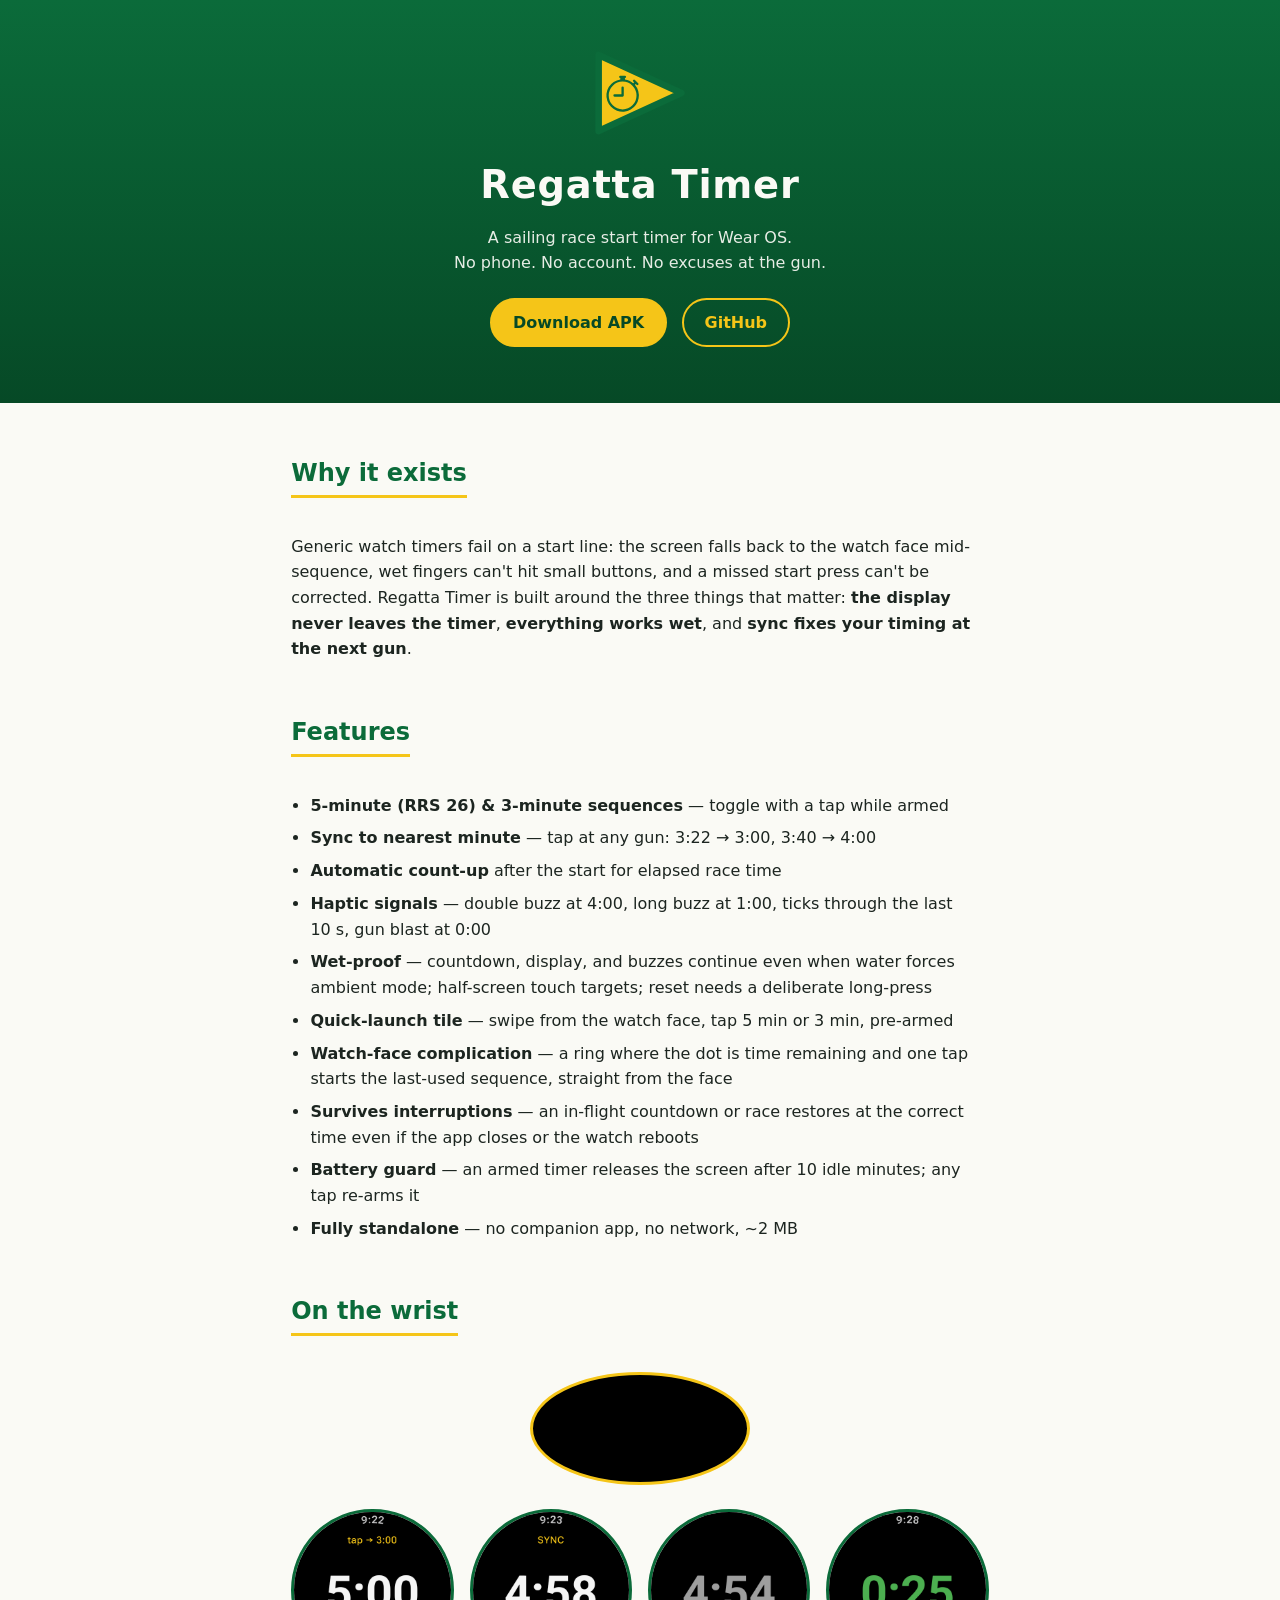
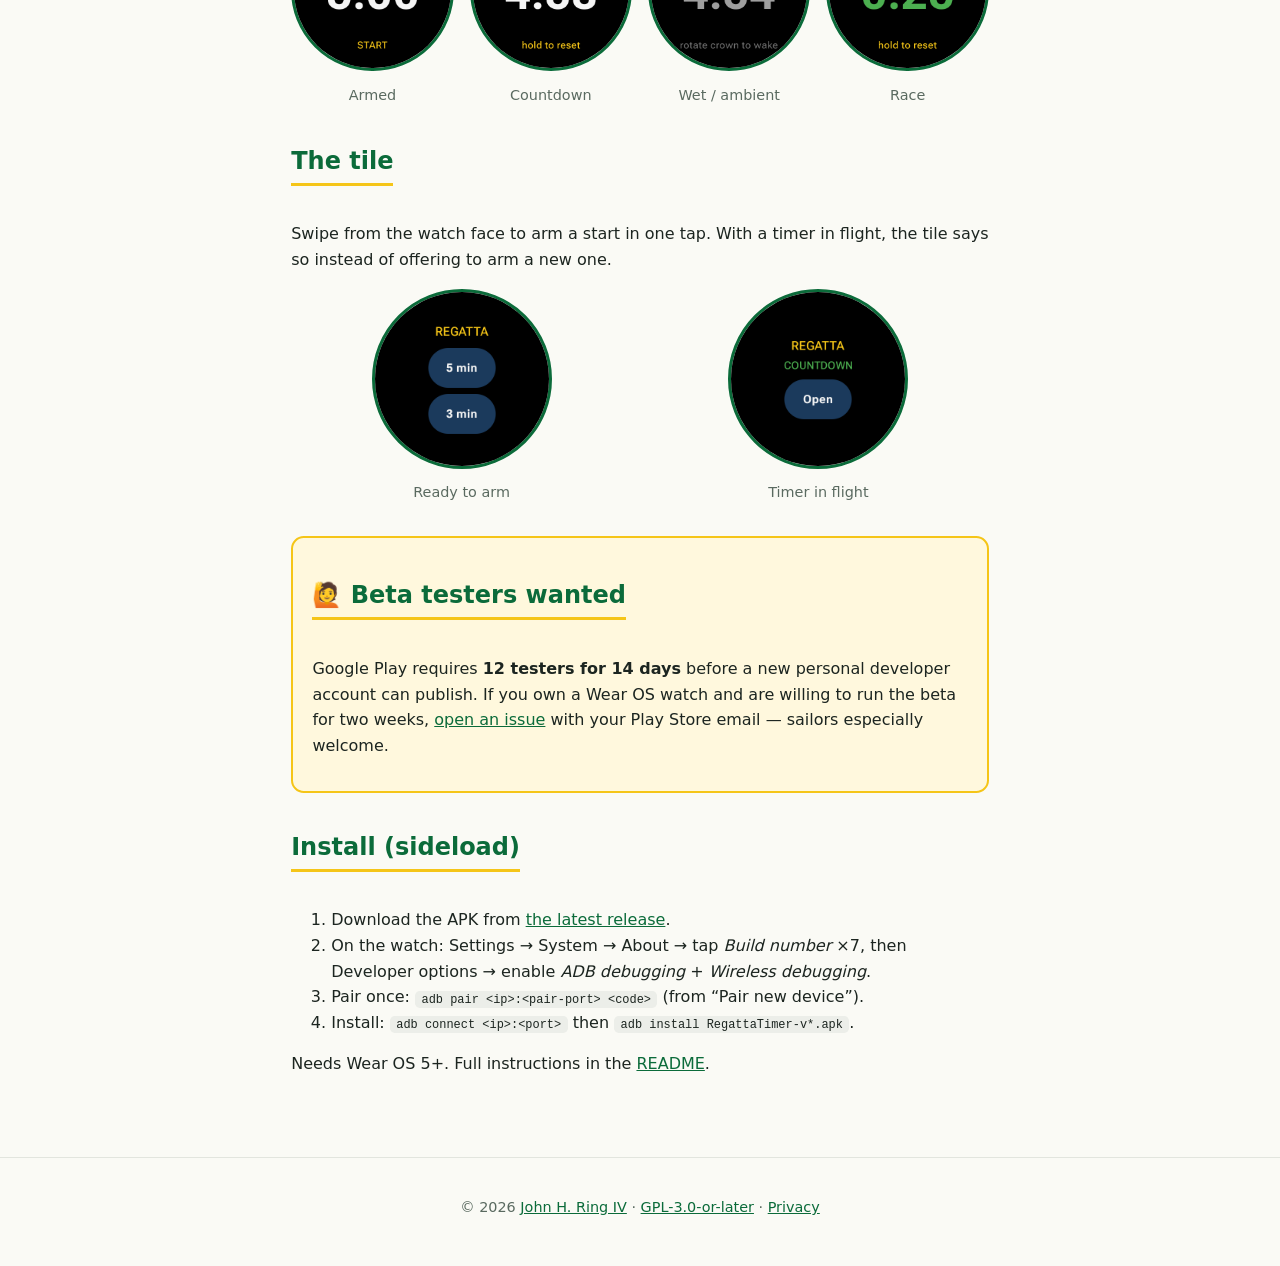
==== docs/index.html @ c835ed03 "Complication round 2: last-used mode, mode label, timely gun guard - Armed complication shows "5m"/"" ====
<!doctype html>
<html lang="en">
<head>
  <meta charset="utf-8">
  <meta name="viewport" content="width=device-width, initial-scale=1">
  <title>Regatta Timer — race start timer for Wear OS</title>
  <meta name="description" content="Standalone sailing race start timer for Wear OS. 5 and 3 minute sequences, sync to the gun, haptic signals, works wet. No phone required.">
  <meta property="og:type" content="website">
  <meta property="og:title" content="Regatta Timer — race start timer for Wear OS">
  <meta property="og:description" content="Standalone sailing race start timer for Wear OS. 5 and 3 minute sequences, sync to the gun, haptic signals, works wet. No phone required.">
  <meta property="og:url" content="https://regatta-timer.johnhringiv.com/">
  <meta property="og:image" content="https://regatta-timer.johnhringiv.com/og-image.png">
  <meta property="og:image:width" content="1200">
  <meta property="og:image:height" content="630">
  <meta name="twitter:card" content="summary_large_image">
  <link rel="icon" type="image/svg+xml" href="logo.svg">
  <link rel="stylesheet" href="style.css">
</head>
<body>
  <header>
    <img src="logo.svg" alt="" width="96" height="90">
    <h1>Regatta Timer</h1>
    <p class="tagline">A sailing race start timer for Wear OS.<br>No phone. No account. No excuses at the gun.</p>
    <p>
      <a class="btn primary" href="https://github.com/johnhringiv/regatta-timer/releases/latest">Download APK</a>
      <a class="btn" href="https://github.com/johnhringiv/regatta-timer">GitHub</a>
    </p>
  </header>

  <main>
    <section>
      <h2>Why it exists</h2>
      <p>Generic watch timers fail on a start line: the screen falls back to the watch face mid-sequence, wet fingers can't hit small buttons, and a missed start press can't be corrected. Regatta Timer is built around the three things that matter: <strong>the display never leaves the timer</strong>, <strong>everything works wet</strong>, and <strong>sync fixes your timing at the next gun</strong>.</p>
    </section>

    <section>
      <h2>Features</h2>
      <ul class="features">
        <li><strong>5-minute (RRS 26) &amp; 3-minute sequences</strong> — toggle with a tap while armed</li>
        <li><strong>Sync to nearest minute</strong> — tap at any gun: 3:22 → 3:00, 3:40 → 4:00</li>
        <li><strong>Automatic count-up</strong> after the start for elapsed race time</li>
        <li><strong>Haptic signals</strong> — double buzz at 4:00, long buzz at 1:00, ticks through the last 10&nbsp;s, gun blast at 0:00</li>
        <li><strong>Wet-proof</strong> — countdown, display, and buzzes continue even when water forces ambient mode; half-screen touch targets; reset needs a deliberate long-press</li>
        <li><strong>Quick-launch tile</strong> — swipe from the watch face, tap 5&nbsp;min or 3&nbsp;min, pre-armed</li>
        <li><strong>Watch-face complication</strong> — a ring where the dot is time remaining and one tap starts the last-used sequence, straight from the face</li>
        <li><strong>Survives interruptions</strong> — an in-flight countdown or race restores at the correct time even if the app closes or the watch reboots</li>
        <li><strong>Battery guard</strong> — an armed timer releases the screen after 10 idle minutes; any tap re-arms it</li>
        <li><strong>Fully standalone</strong> — no companion app, no network, ~2&nbsp;MB</li>
      </ul>
    </section>

    <section>
      <h2>On the wrist</h2>
      <p class="demo">
        <video src="demo.mp4" width="240" autoplay loop muted playsinline
          aria-label="The final seconds: amber countdown, the gun, automatic green count-up"></video>
      </p>
      <div class="shots">
        <figure><img src="screenshots/armed.png" alt="Armed at 5:00"><figcaption>Armed</figcaption></figure>
        <figure><img src="screenshots/countdown.png" alt="Counting down"><figcaption>Countdown</figcaption></figure>
        <figure><img src="screenshots/ambient.png" alt="Live countdown continues in ambient mode when wet"><figcaption>Wet / ambient</figcaption></figure>
        <figure><img src="screenshots/countup.png" alt="Race count-up"><figcaption>Race</figcaption></figure>
      </div>
    </section>

    <section>
      <h2>The tile</h2>
      <p>Swipe from the watch face to arm a start in one tap. With a timer in flight, the tile says so instead of offering to arm a new one.</p>
      <div class="shots">
        <figure><img src="screenshots/tile_armed.png" alt="Tile ready to arm 5 or 3 minute start"><figcaption>Ready to arm</figcaption></figure>
        <figure><img src="screenshots/tile_running.png" alt="Tile showing a countdown is in flight"><figcaption>Timer in flight</figcaption></figure>
      </div>
    </section>

    <section id="beta">
      <h2>🙋 Beta testers wanted</h2>
      <p>Google Play requires <strong>12 testers for 14 days</strong> before a new personal developer account can publish. If you own a Wear&nbsp;OS watch and are willing to run the beta for two weeks, <a href="https://github.com/johnhringiv/regatta-timer/issues/new?title=Beta+tester">open an issue</a> with your Play Store email — sailors especially welcome.</p>
    </section>

    <section>
      <h2>Install (sideload)</h2>
      <ol>
        <li>Download the APK from <a href="https://github.com/johnhringiv/regatta-timer/releases/latest">the latest release</a>.</li>
        <li>On the watch: Settings → System → About → tap <em>Build number</em> ×7, then Developer options → enable <em>ADB debugging</em> + <em>Wireless debugging</em>.</li>
        <li>Pair once: <code>adb pair &lt;ip&gt;:&lt;pair-port&gt; &lt;code&gt;</code> (from “Pair new device”).</li>
        <li>Install: <code>adb connect &lt;ip&gt;:&lt;port&gt;</code> then <code>adb install RegattaTimer-v*.apk</code>.</li>
      </ol>
      <p>Needs Wear OS 5+. Full instructions in the <a href="https://github.com/johnhringiv/regatta-timer#install-sideload">README</a>.</p>
    </section>
  </main>

  <footer>
    <p>© 2026 <a href="https://johnhringiv.com">John H. Ring IV</a> · <a href="https://github.com/johnhringiv/regatta-timer/blob/main/LICENSE">GPL-3.0-or-later</a> · <a href="privacy.html">Privacy</a></p>
  </footer>
</body>
</html>
---- docs/style.css ----
/* Regatta Timer landing page — vanilla CSS, gold/green burgee palette */
:root {
  --gold: #f5c518;
  --green: #0b6b3a;
  --green-dark: #064926;
  --ink: #1c2520;
  --paper: #fafaf5;
  --muted: #5a6a60;
}

* { box-sizing: border-box; }

body {
  margin: 0;
  font-family: system-ui, -apple-system, "Segoe UI", Roboto, sans-serif;
  line-height: 1.6;
  color: var(--ink);
  background: var(--paper);
}

header {
  text-align: center;
  padding: 3rem 1rem 2.5rem;
  background: linear-gradient(180deg, var(--green) 0%, var(--green-dark) 100%);
  color: var(--paper);
}

header h1 {
  margin: 0.5rem 0 0;
  font-size: 2.4rem;
  letter-spacing: 0.02em;
}

.tagline { margin: 0.6rem 0 1.4rem; opacity: 0.92; }

.btn {
  display: inline-block;
  margin: 0 0.3rem;
  padding: 0.6rem 1.3rem;
  border: 2px solid var(--gold);
  border-radius: 2rem;
  color: var(--gold);
  text-decoration: none;
  font-weight: 600;
}

.btn.primary { background: var(--gold); color: var(--green-dark); }
.btn:hover { filter: brightness(1.08); }

main {
  max-width: 46rem;
  margin: 0 auto;
  padding: 1rem 1.2rem 2rem;
}

h2 {
  color: var(--green);
  margin-top: 2.2rem;
  border-bottom: 3px solid var(--gold);
  display: inline-block;
  padding-bottom: 0.15rem;
}

.features { padding-left: 1.2rem; }
.features li { margin: 0.45rem 0; }

.shots {
  display: grid;
  grid-template-columns: repeat(auto-fit, minmax(140px, 1fr));
  gap: 1rem;
}

.shots figure { margin: 0; text-align: center; }

.shots img {
  width: 100%;
  max-width: 180px;
  border-radius: 50%;
  border: 3px solid var(--green);
  background: #000;
}

.shots figcaption { color: var(--muted); font-size: 0.9rem; margin-top: 0.3rem; }

.demo { text-align: center; }

.demo video {
  width: 220px;
  max-width: 60%;
  border-radius: 50%;
  border: 3px solid var(--gold);
  background: #000;
}

#beta {
  background: #fff8dd;
  border: 2px solid var(--gold);
  border-radius: 0.8rem;
  padding: 0.2rem 1.2rem 1rem;
  margin-top: 2rem;
}

code {
  background: #eceee9;
  padding: 0.1rem 0.4rem;
  border-radius: 0.3rem;
  font-size: 0.92em;
}

a { color: var(--green); }

footer {
  text-align: center;
  color: var(--muted);
  font-size: 0.9rem;
  padding: 1.5rem 1rem 2rem;
  border-top: 1px solid #e2e5de;
  margin-top: 2rem;
}

@media (prefers-color-scheme: dark) {
  :root {
    --ink: #e8ece8;
    --paper: #121714;
    --muted: #9aa79e;
  }
  code { background: #223028; }
  #beta { background: #22301f; }
  a { color: var(--gold); }
  h2 { color: var(--gold); border-color: var(--green); }
}
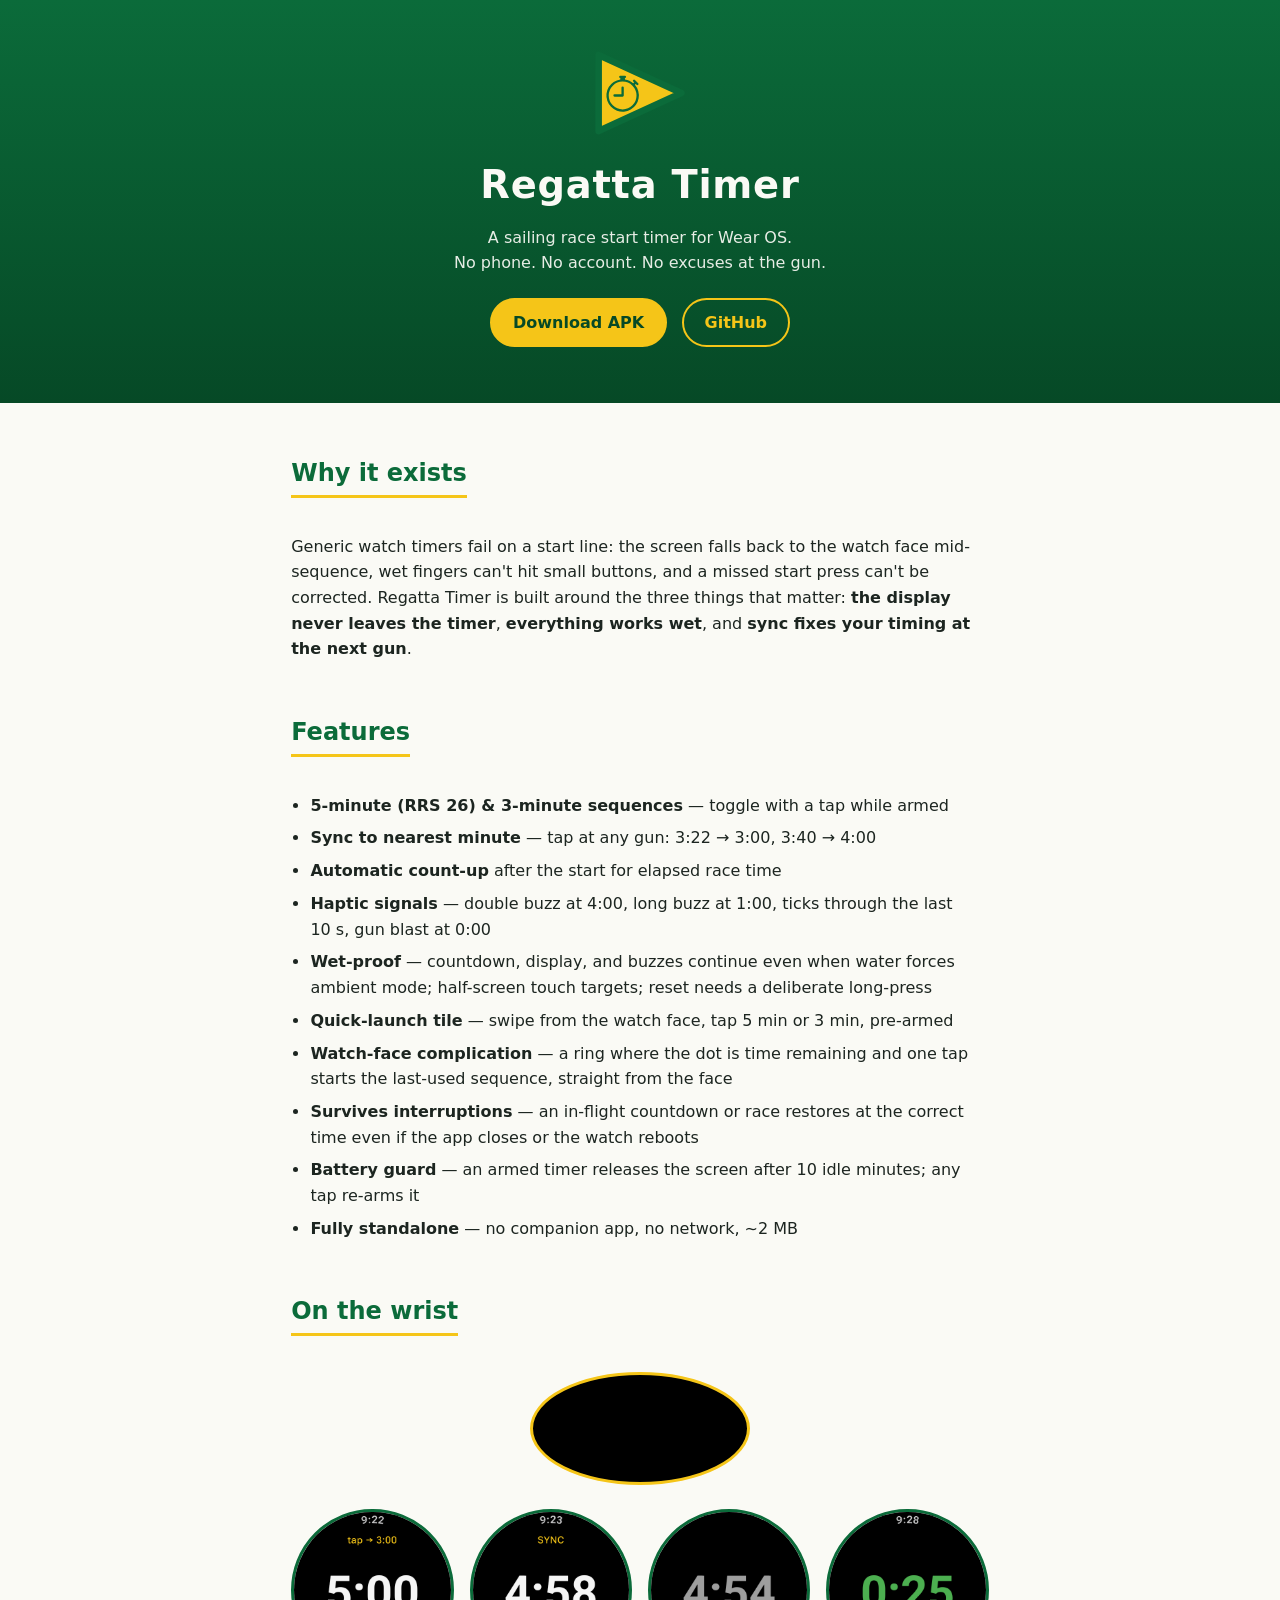
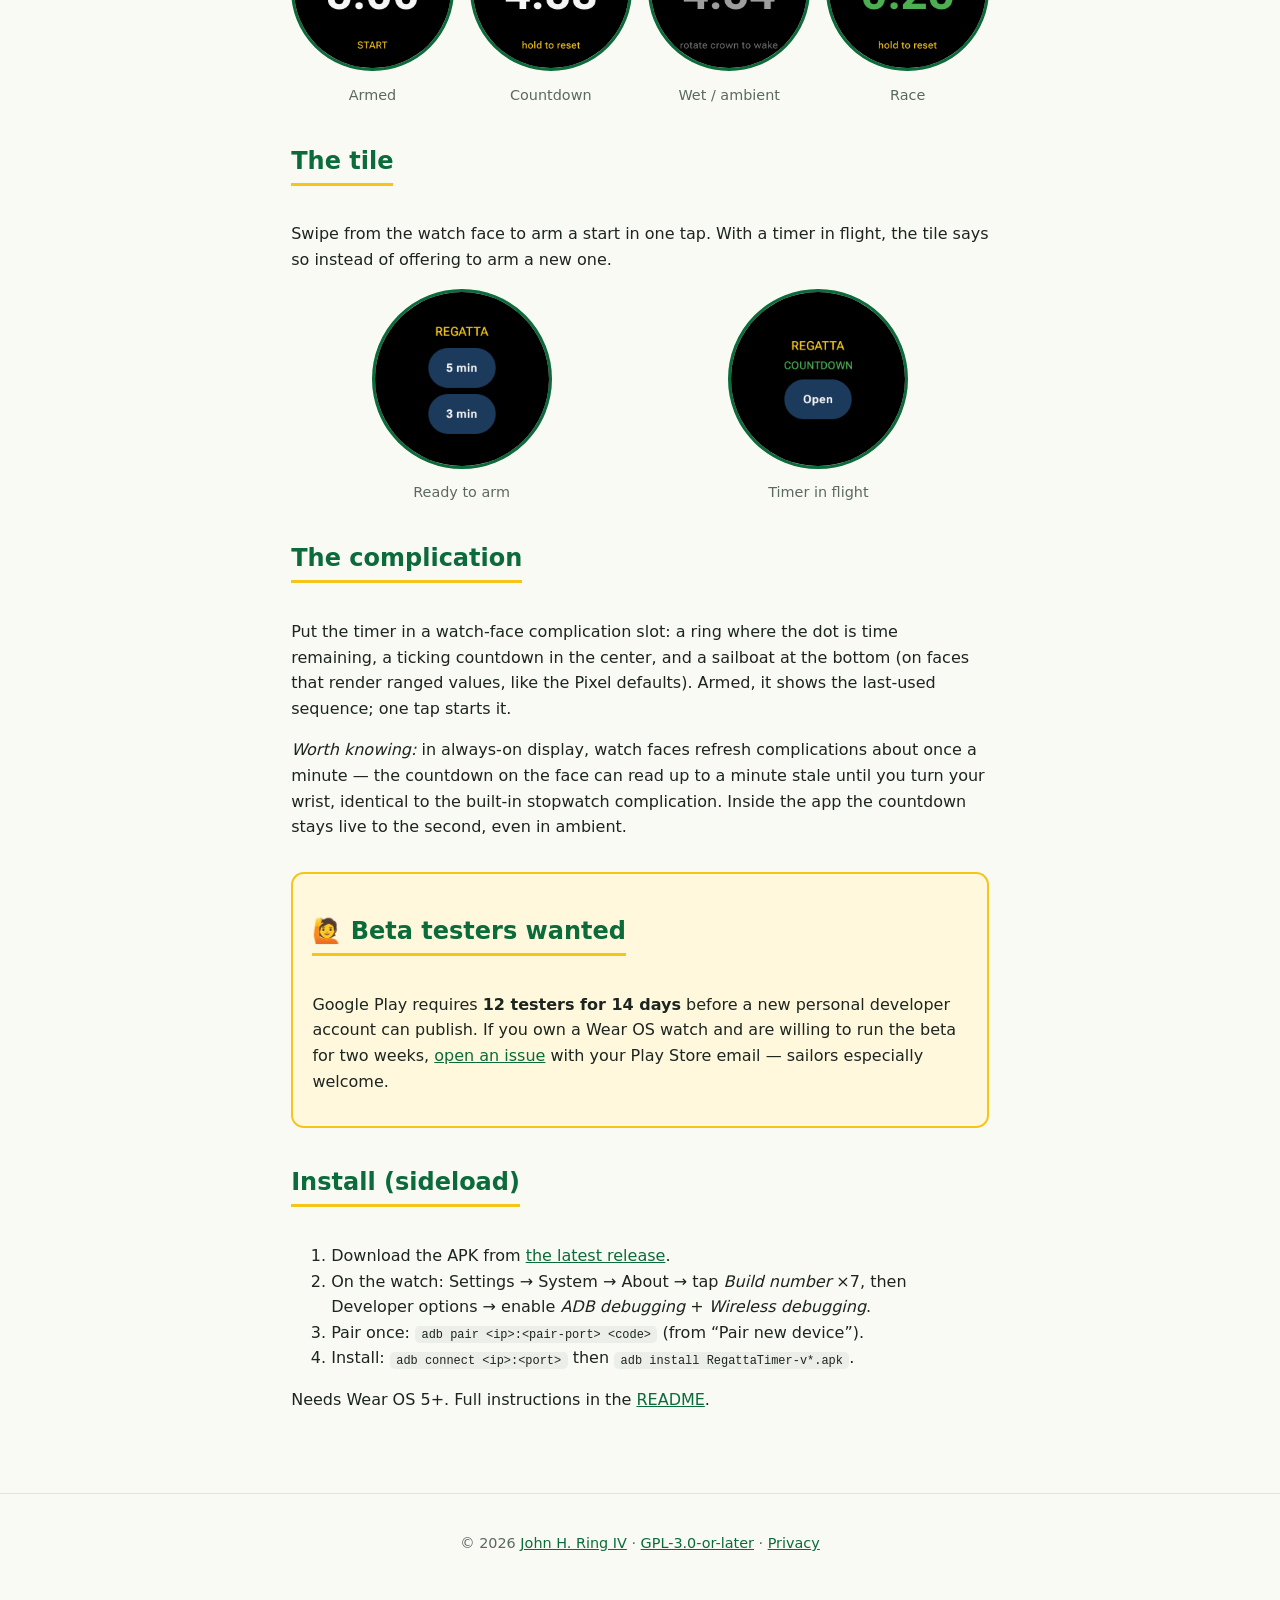
==== commit 84f9af55: "Docs: complication sections with upfront ambient-staleness note Co-Authored-By: Claude Fable 5 <nore" ====
--- a/docs/index.html
+++ b/docs/index.html
@@ -72,6 +72,12 @@
       </div>
     </section>
 
+    <section>
+      <h2>The complication</h2>
+      <p>Put the timer in a watch-face complication slot: a ring where the dot is time remaining, a ticking countdown in the center, and a sailboat at the bottom (on faces that render ranged values, like the Pixel defaults). Armed, it shows the last-used sequence; one tap starts it.</p>
+      <p><em>Worth knowing:</em> in always-on display, watch faces refresh complications about once a minute — the countdown on the face can read up to a minute stale until you turn your wrist, identical to the built-in stopwatch complication. Inside the app the countdown stays live to the second, even in ambient.</p>
+    </section>
+
     <section id="beta">
       <h2>🙋 Beta testers wanted</h2>
       <p>Google Play requires <strong>12 testers for 14 days</strong> before a new personal developer account can publish. If you own a Wear&nbsp;OS watch and are willing to run the beta for two weeks, <a href="https://github.com/johnhringiv/regatta-timer/issues/new?title=Beta+tester">open an issue</a> with your Play Store email — sailors especially welcome.</p>
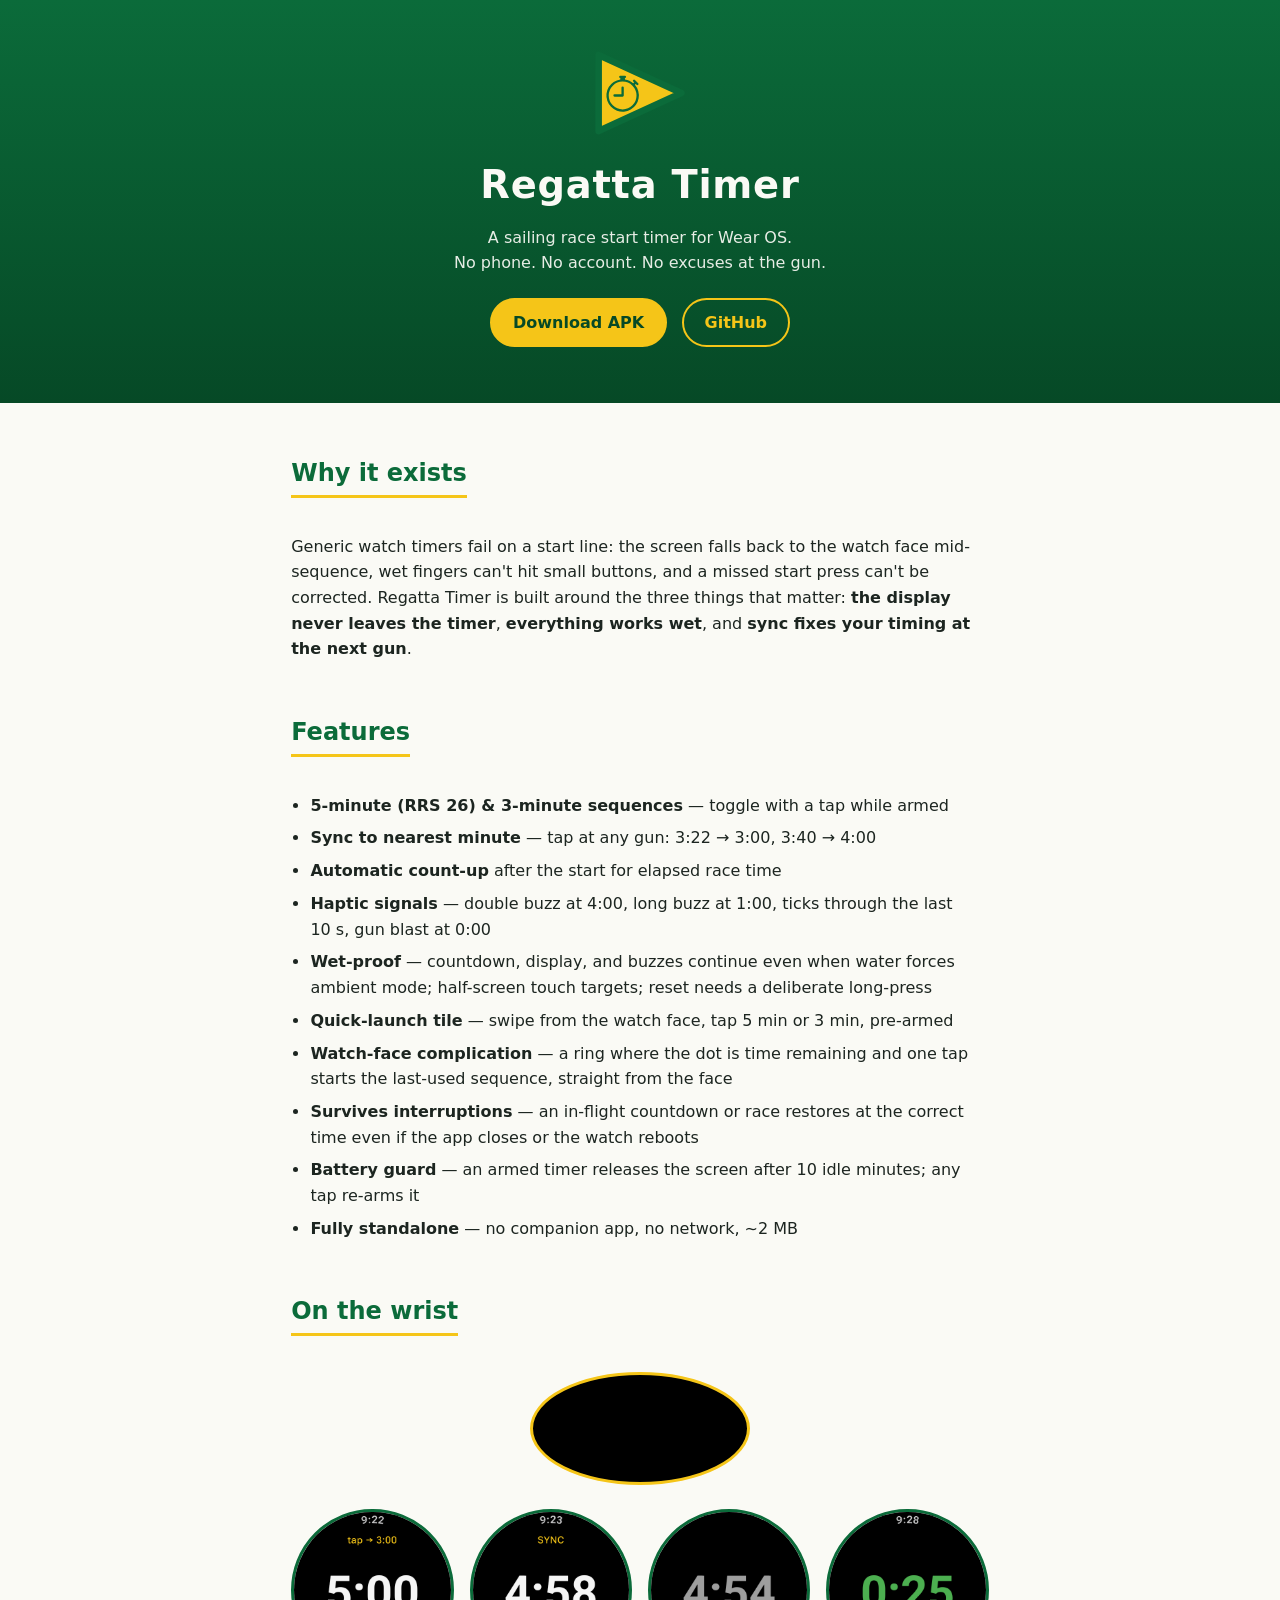
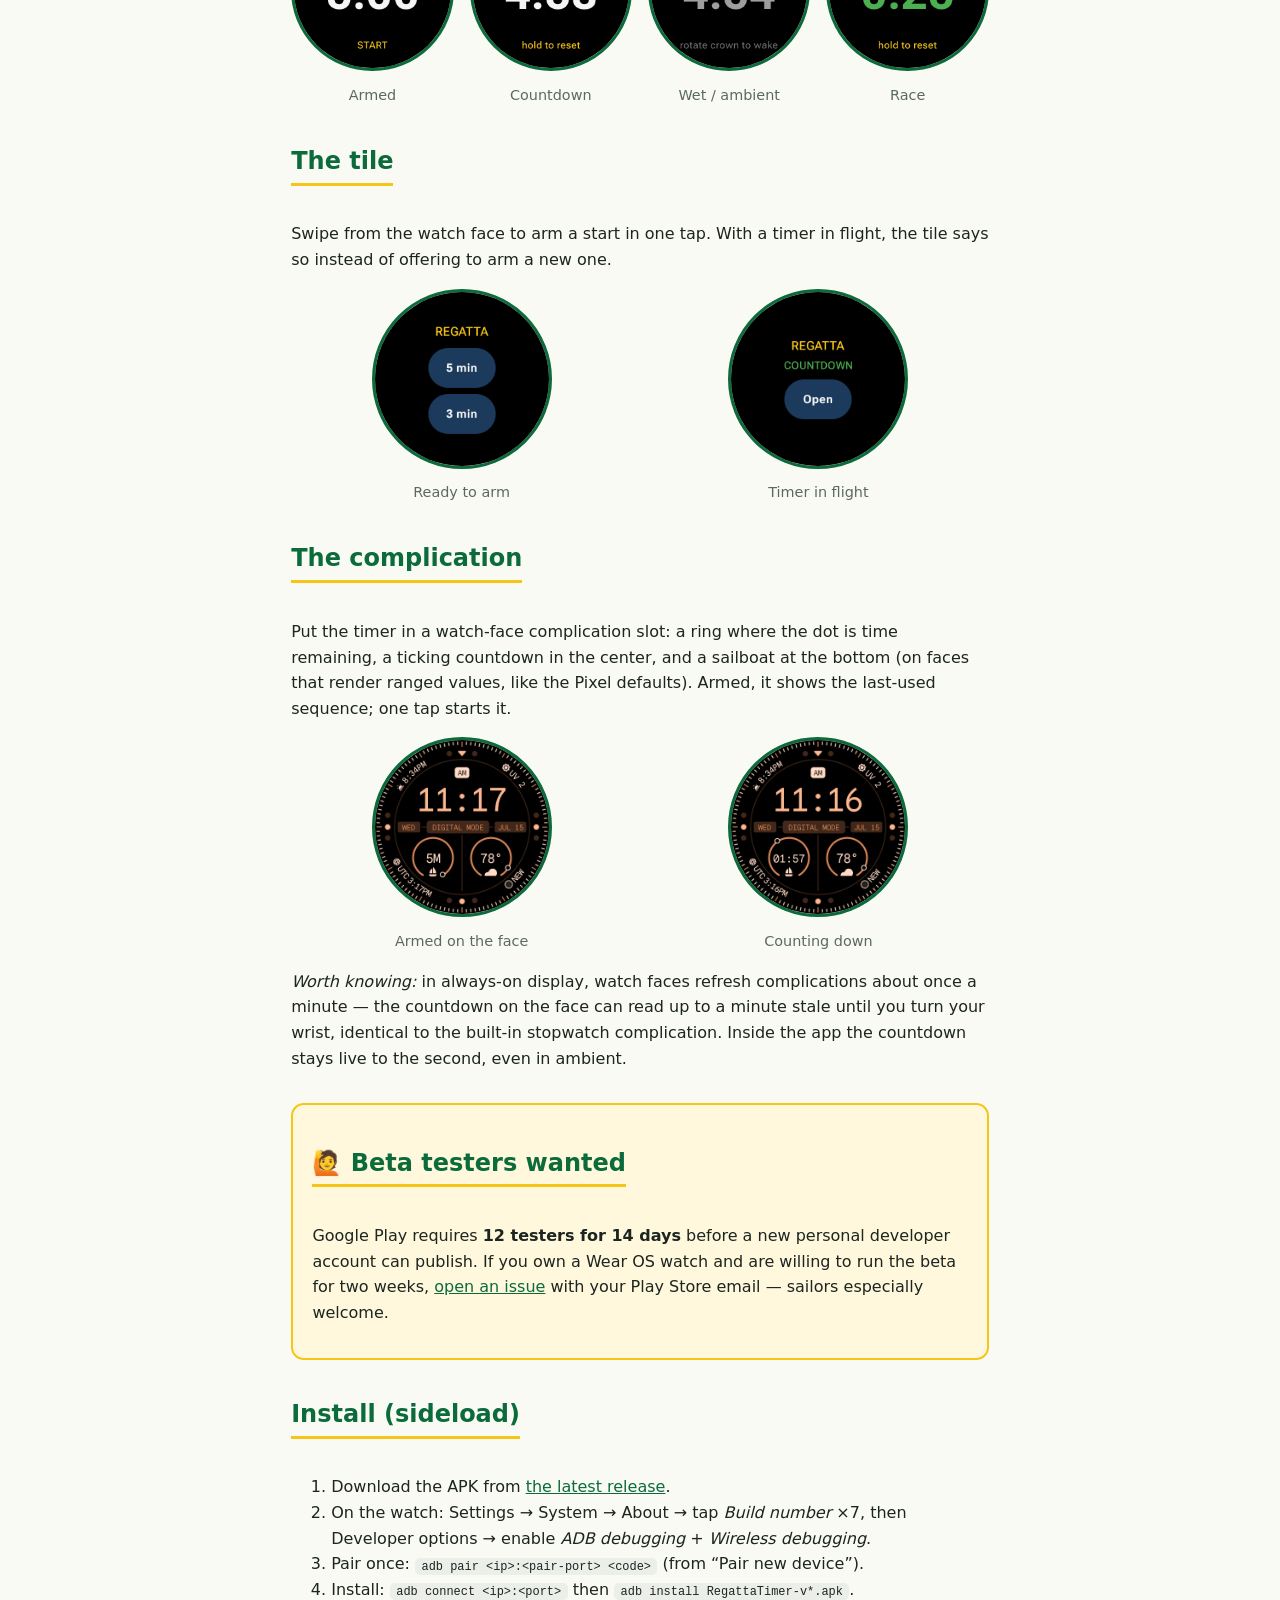
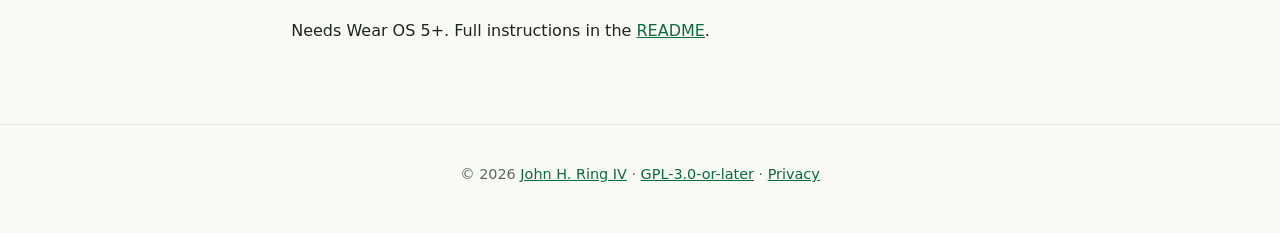
==== commit 1bd3c825: "Weather-style dot: TYPE_RATING hint on all ranged data; face screenshots setValueType(TYPE_RATING) t" ====
--- a/docs/index.html
+++ b/docs/index.html
@@ -75,6 +75,10 @@
     <section>
       <h2>The complication</h2>
       <p>Put the timer in a watch-face complication slot: a ring where the dot is time remaining, a ticking countdown in the center, and a sailboat at the bottom (on faces that render ranged values, like the Pixel defaults). Armed, it shows the last-used sequence; one tap starts it.</p>
+      <div class="shots">
+        <figure><img src="screenshots/complication_armed.png" alt="Watch face with the complication armed, showing 5M"><figcaption>Armed on the face</figcaption></figure>
+        <figure><img src="screenshots/complication_countdown.png" alt="Watch face with the complication counting down, dot at time remaining"><figcaption>Counting down</figcaption></figure>
+      </div>
       <p><em>Worth knowing:</em> in always-on display, watch faces refresh complications about once a minute — the countdown on the face can read up to a minute stale until you turn your wrist, identical to the built-in stopwatch complication. Inside the app the countdown stays live to the second, even in ambient.</p>
     </section>
 
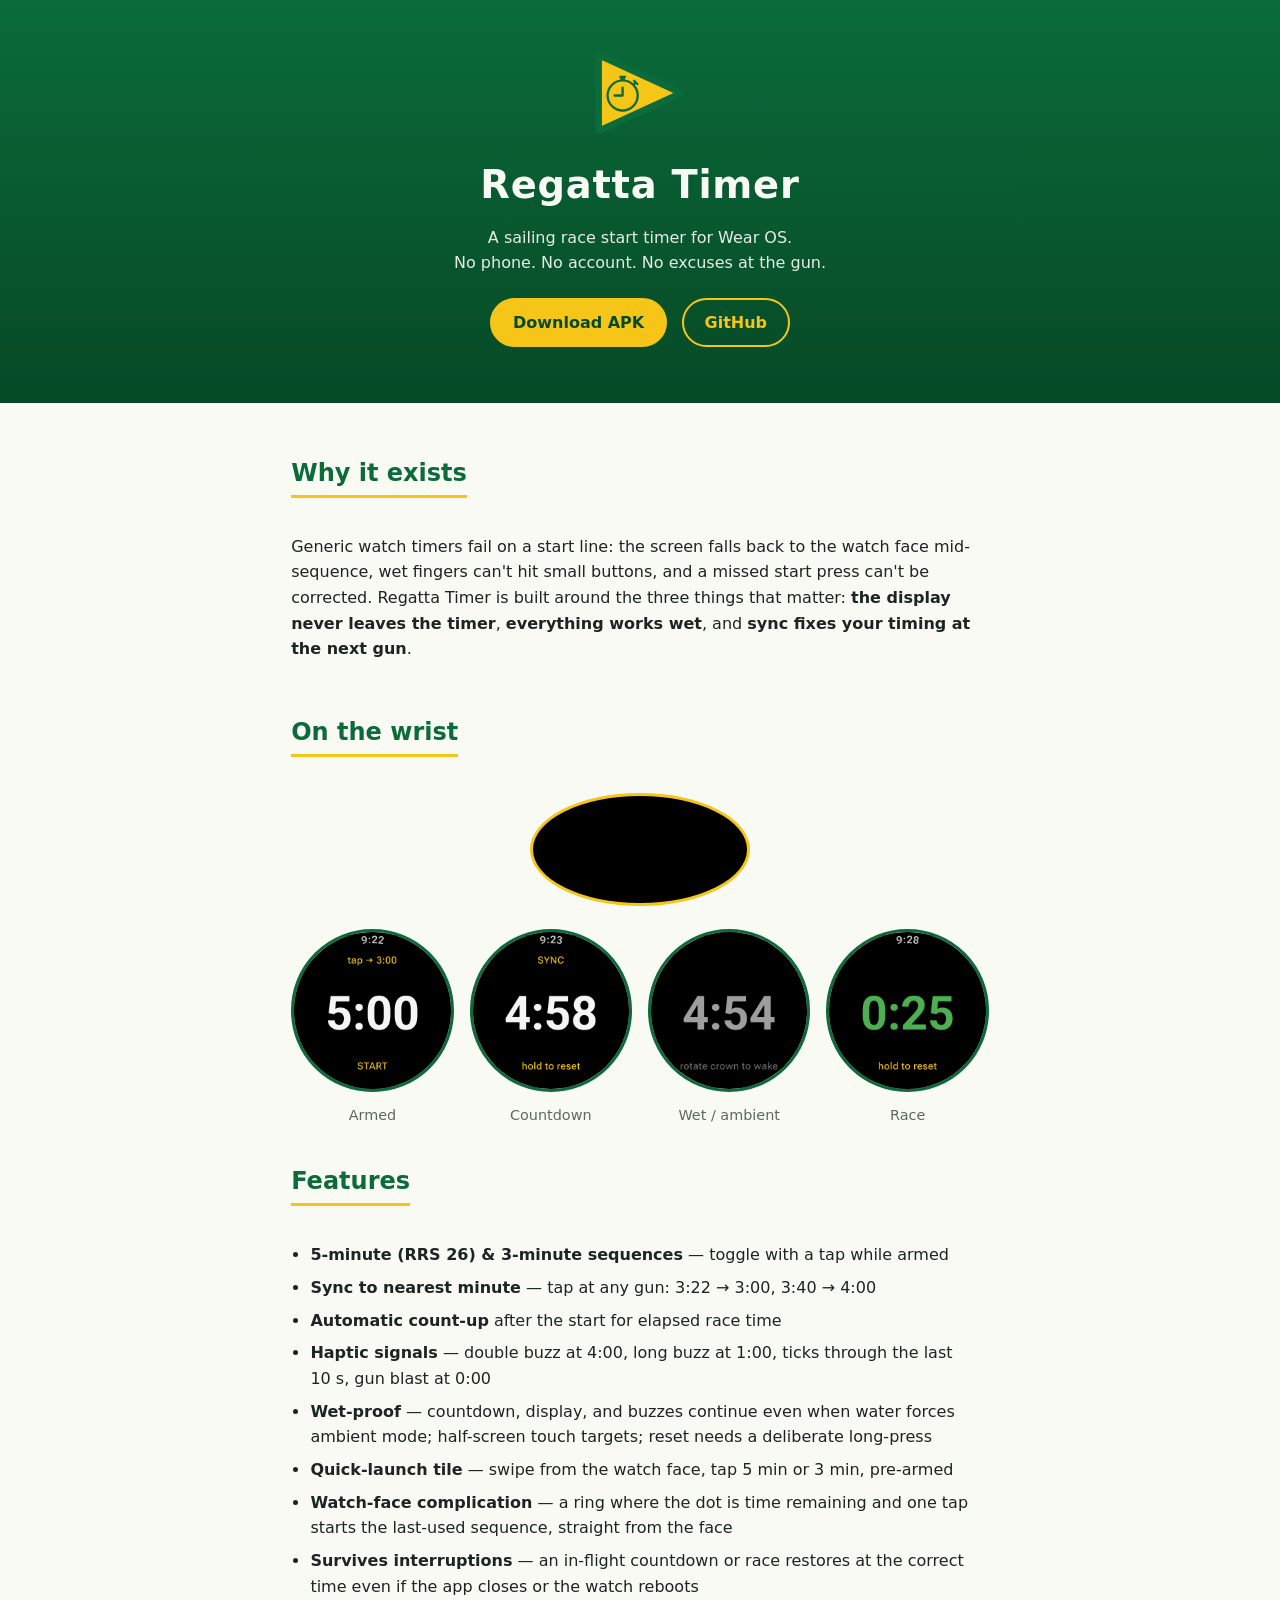
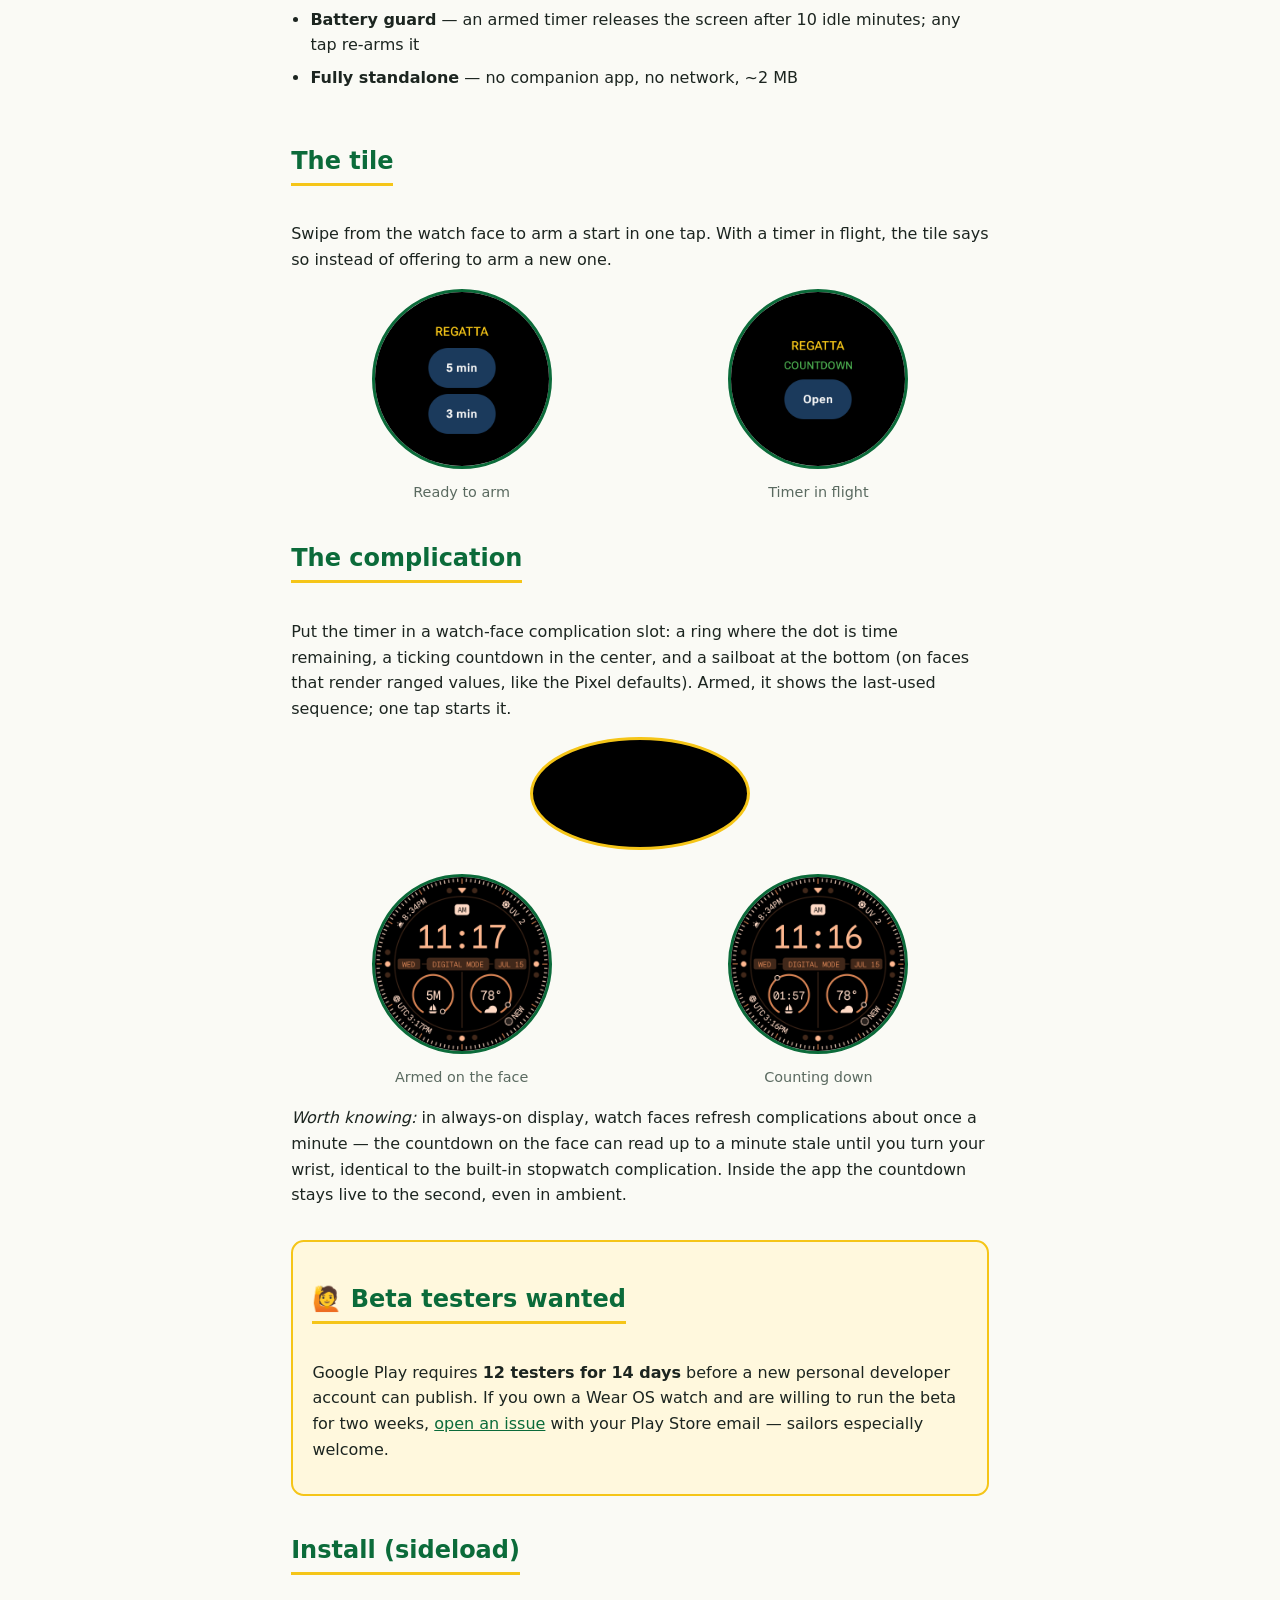
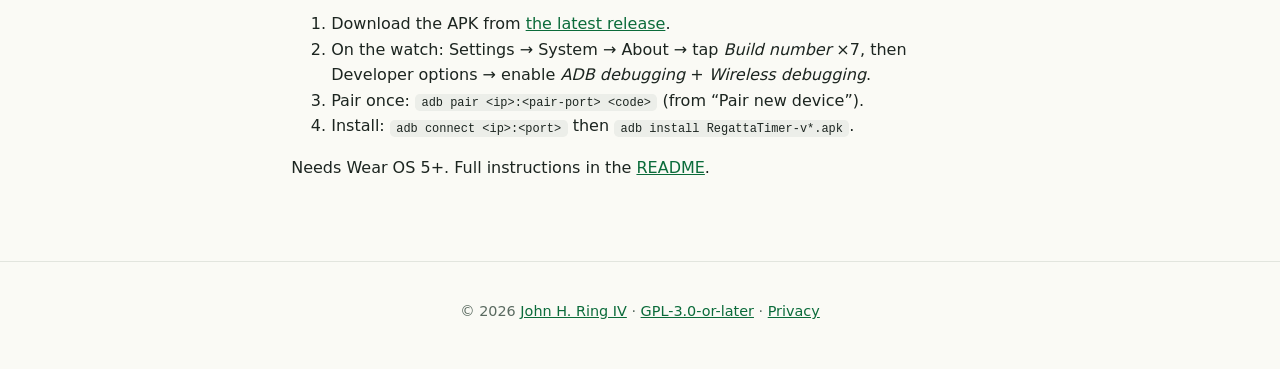
==== commit 13781cf9: "Site: On the wrist above Features; complication demo GIF/MP4 Co-Authored-By: Claude Fable 5 <noreply" ====
--- a/docs/index.html
+++ b/docs/index.html
@@ -34,6 +34,20 @@
     </section>
 
     <section>
+      <h2>On the wrist</h2>
+      <p class="demo">
+        <video src="demo.mp4" width="240" autoplay loop muted playsinline
+          aria-label="The final seconds: amber countdown, the gun, automatic green count-up"></video>
+      </p>
+      <div class="shots">
+        <figure><img src="screenshots/armed.png" alt="Armed at 5:00"><figcaption>Armed</figcaption></figure>
+        <figure><img src="screenshots/countdown.png" alt="Counting down"><figcaption>Countdown</figcaption></figure>
+        <figure><img src="screenshots/ambient.png" alt="Live countdown continues in ambient mode when wet"><figcaption>Wet / ambient</figcaption></figure>
+        <figure><img src="screenshots/countup.png" alt="Race count-up"><figcaption>Race</figcaption></figure>
+      </div>
+    </section>
+
+    <section>
       <h2>Features</h2>
       <ul class="features">
         <li><strong>5-minute (RRS 26) &amp; 3-minute sequences</strong> — toggle with a tap while armed</li>
@@ -50,20 +64,6 @@
     </section>
 
     <section>
-      <h2>On the wrist</h2>
-      <p class="demo">
-        <video src="demo.mp4" width="240" autoplay loop muted playsinline
-          aria-label="The final seconds: amber countdown, the gun, automatic green count-up"></video>
-      </p>
-      <div class="shots">
-        <figure><img src="screenshots/armed.png" alt="Armed at 5:00"><figcaption>Armed</figcaption></figure>
-        <figure><img src="screenshots/countdown.png" alt="Counting down"><figcaption>Countdown</figcaption></figure>
-        <figure><img src="screenshots/ambient.png" alt="Live countdown continues in ambient mode when wet"><figcaption>Wet / ambient</figcaption></figure>
-        <figure><img src="screenshots/countup.png" alt="Race count-up"><figcaption>Race</figcaption></figure>
-      </div>
-    </section>
-
-    <section>
       <h2>The tile</h2>
       <p>Swipe from the watch face to arm a start in one tap. With a timer in flight, the tile says so instead of offering to arm a new one.</p>
       <div class="shots">
@@ -75,6 +75,10 @@
     <section>
       <h2>The complication</h2>
       <p>Put the timer in a watch-face complication slot: a ring where the dot is time remaining, a ticking countdown in the center, and a sailboat at the bottom (on faces that render ranged values, like the Pixel defaults). Armed, it shows the last-used sequence; one tap starts it.</p>
+      <p class="demo">
+        <video src="demo-complication.mp4" width="240" autoplay loop muted playsinline
+          aria-label="Watch face complication: dot sweeping the ring as the countdown ticks"></video>
+      </p>
       <div class="shots">
         <figure><img src="screenshots/complication_armed.png" alt="Watch face with the complication armed, showing 5M"><figcaption>Armed on the face</figcaption></figure>
         <figure><img src="screenshots/complication_countdown.png" alt="Watch face with the complication counting down, dot at time remaining"><figcaption>Counting down</figcaption></figure>
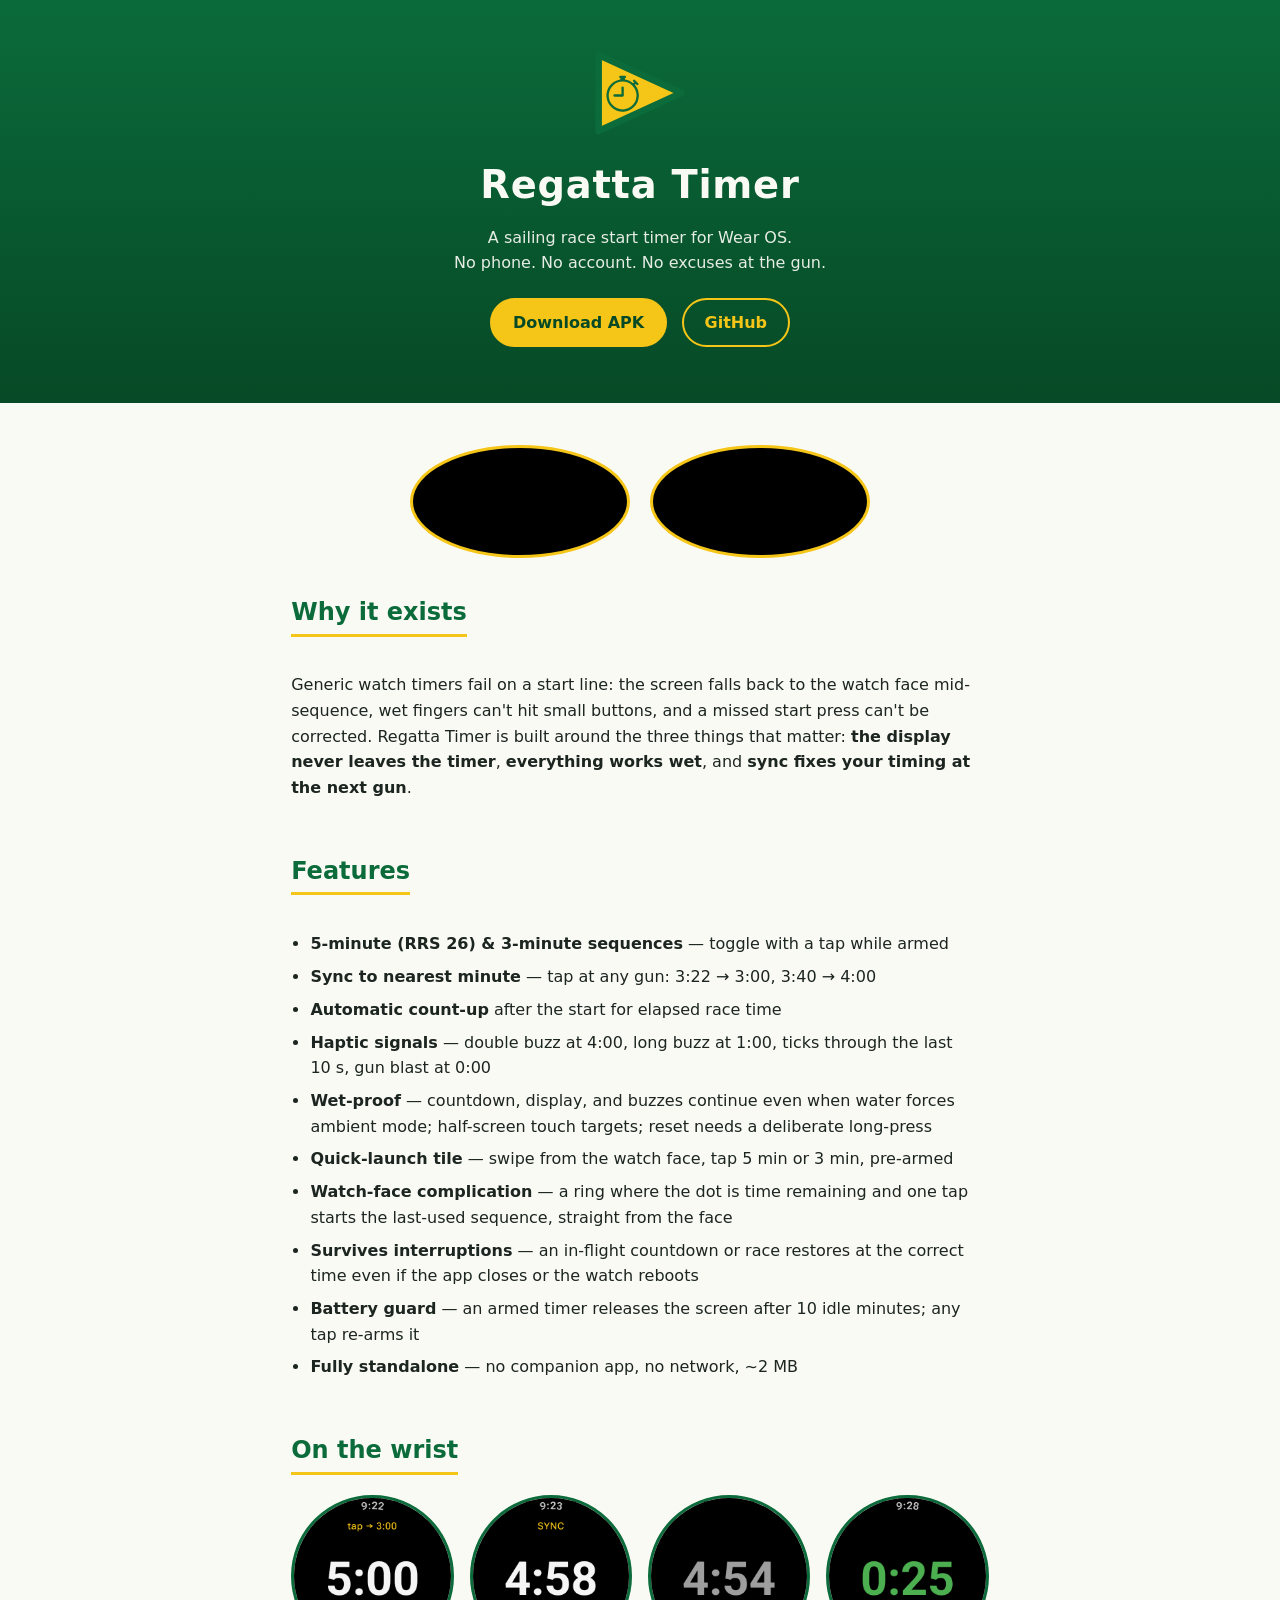
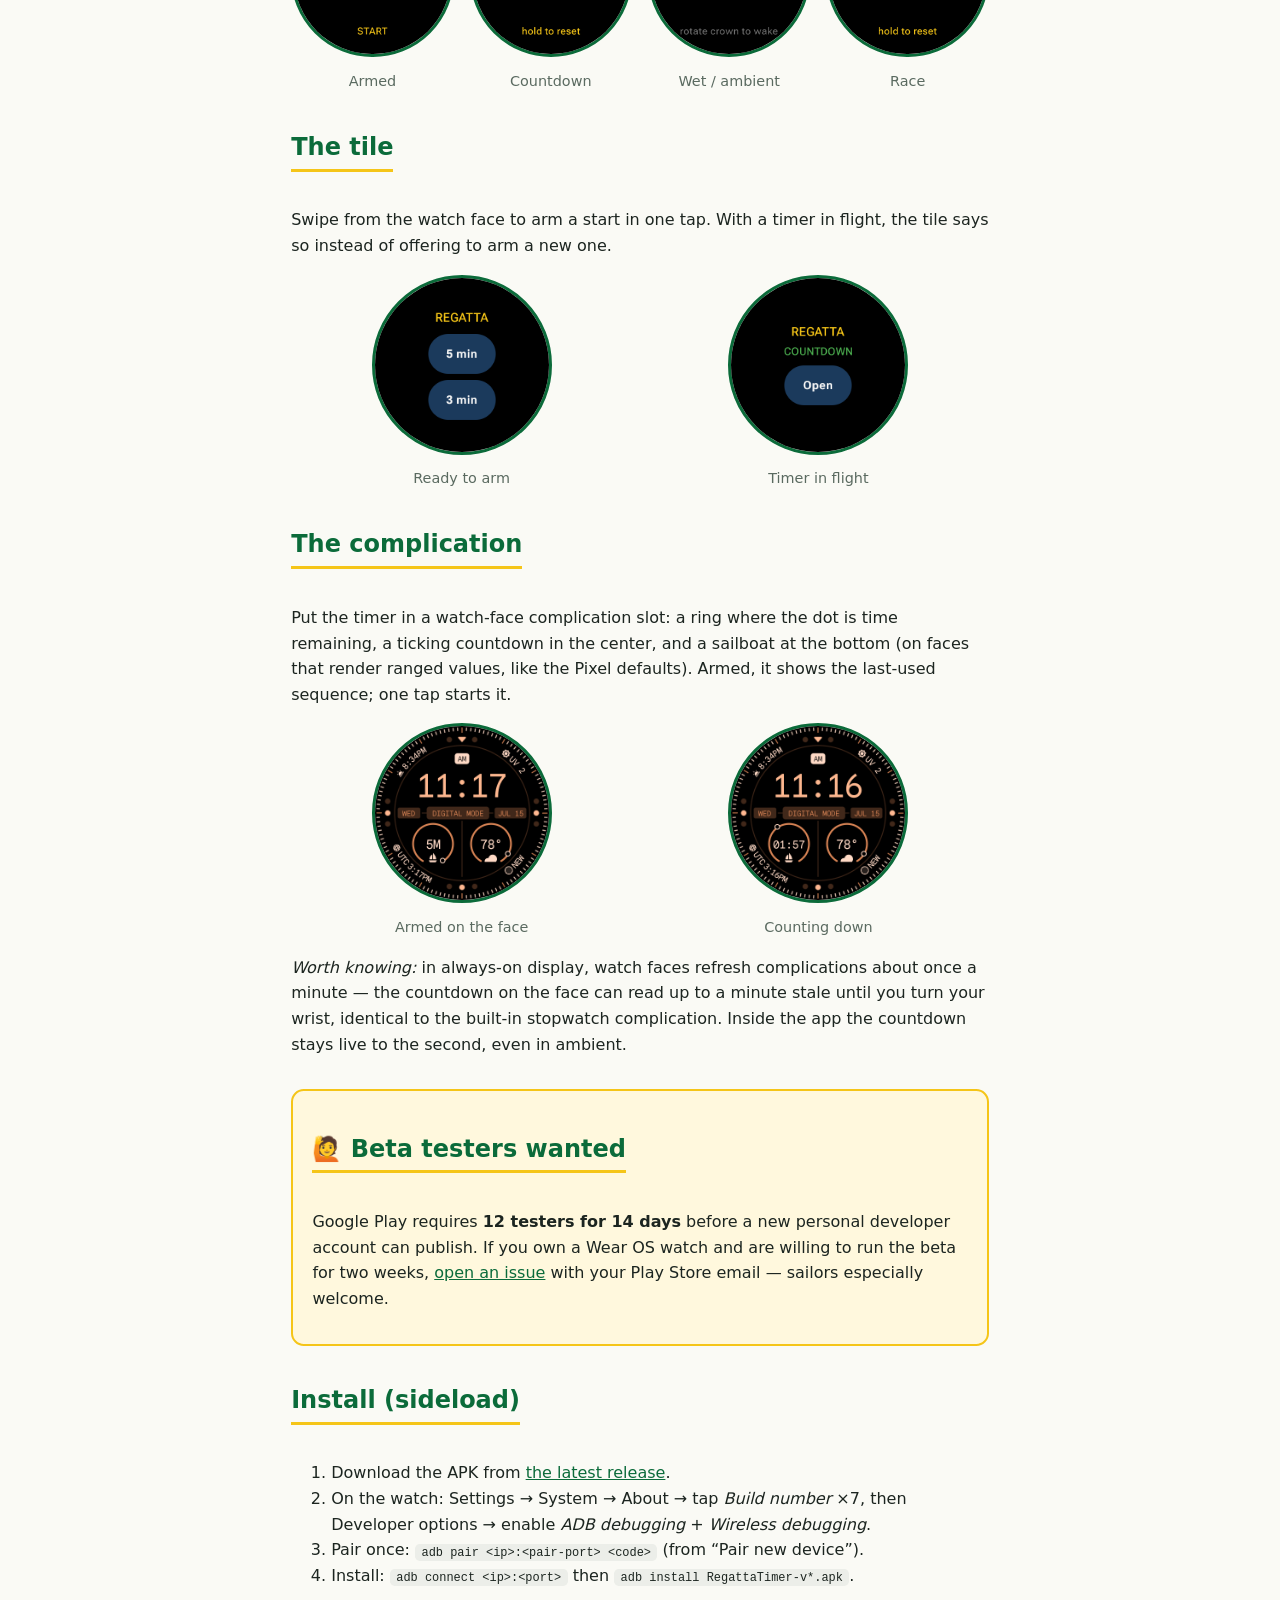
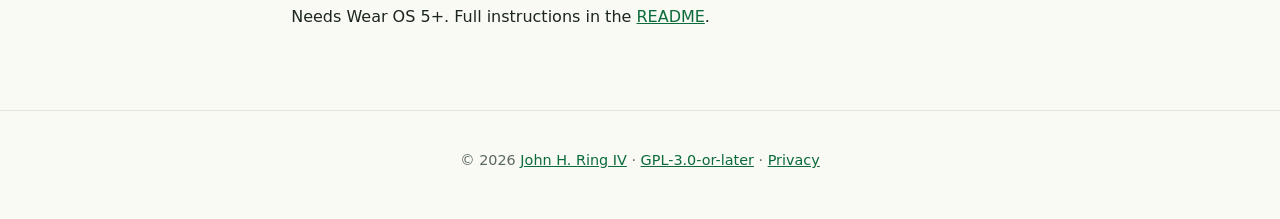
==== commit 29d0b92e: "Hero: both demo loops side by side up top; sections back to original order Co-Authored-By: Claude Fa" ====
--- a/docs/index.html
+++ b/docs/index.html
@@ -28,23 +28,16 @@
   </header>
 
   <main>
+    <div class="demo-row">
+      <video src="demo.mp4" width="220" autoplay loop muted playsinline
+        aria-label="The final seconds: amber countdown, the gun, automatic green count-up"></video>
+      <video src="demo-complication.mp4" width="220" autoplay loop muted playsinline
+        aria-label="Watch face complication: dot sweeping the ring as the countdown ticks"></video>
+    </div>
+
     <section>
       <h2>Why it exists</h2>
       <p>Generic watch timers fail on a start line: the screen falls back to the watch face mid-sequence, wet fingers can't hit small buttons, and a missed start press can't be corrected. Regatta Timer is built around the three things that matter: <strong>the display never leaves the timer</strong>, <strong>everything works wet</strong>, and <strong>sync fixes your timing at the next gun</strong>.</p>
-    </section>
-
-    <section>
-      <h2>On the wrist</h2>
-      <p class="demo">
-        <video src="demo.mp4" width="240" autoplay loop muted playsinline
-          aria-label="The final seconds: amber countdown, the gun, automatic green count-up"></video>
-      </p>
-      <div class="shots">
-        <figure><img src="screenshots/armed.png" alt="Armed at 5:00"><figcaption>Armed</figcaption></figure>
-        <figure><img src="screenshots/countdown.png" alt="Counting down"><figcaption>Countdown</figcaption></figure>
-        <figure><img src="screenshots/ambient.png" alt="Live countdown continues in ambient mode when wet"><figcaption>Wet / ambient</figcaption></figure>
-        <figure><img src="screenshots/countup.png" alt="Race count-up"><figcaption>Race</figcaption></figure>
-      </div>
     </section>
 
     <section>
@@ -64,6 +57,16 @@
     </section>
 
     <section>
+      <h2>On the wrist</h2>
+      <div class="shots">
+        <figure><img src="screenshots/armed.png" alt="Armed at 5:00"><figcaption>Armed</figcaption></figure>
+        <figure><img src="screenshots/countdown.png" alt="Counting down"><figcaption>Countdown</figcaption></figure>
+        <figure><img src="screenshots/ambient.png" alt="Live countdown continues in ambient mode when wet"><figcaption>Wet / ambient</figcaption></figure>
+        <figure><img src="screenshots/countup.png" alt="Race count-up"><figcaption>Race</figcaption></figure>
+      </div>
+    </section>
+
+    <section>
       <h2>The tile</h2>
       <p>Swipe from the watch face to arm a start in one tap. With a timer in flight, the tile says so instead of offering to arm a new one.</p>
       <div class="shots">
@@ -75,10 +78,6 @@
     <section>
       <h2>The complication</h2>
       <p>Put the timer in a watch-face complication slot: a ring where the dot is time remaining, a ticking countdown in the center, and a sailboat at the bottom (on faces that render ranged values, like the Pixel defaults). Armed, it shows the last-used sequence; one tap starts it.</p>
-      <p class="demo">
-        <video src="demo-complication.mp4" width="240" autoplay loop muted playsinline
-          aria-label="Watch face complication: dot sweeping the ring as the countdown ticks"></video>
-      </p>
       <div class="shots">
         <figure><img src="screenshots/complication_armed.png" alt="Watch face with the complication armed, showing 5M"><figcaption>Armed on the face</figcaption></figure>
         <figure><img src="screenshots/complication_countdown.png" alt="Watch face with the complication counting down, dot at time remaining"><figcaption>Counting down</figcaption></figure>
--- a/docs/style.css
+++ b/docs/style.css
@@ -84,9 +84,18 @@
 
 .demo { text-align: center; }
 
-.demo video {
+.demo-row {
+  display: flex;
+  justify-content: center;
+  gap: 1.2rem;
+  flex-wrap: wrap;
+  margin-top: 1.6rem;
+}
+
+.demo video,
+.demo-row video {
   width: 220px;
-  max-width: 60%;
+  max-width: 42%;
   border-radius: 50%;
   border: 3px solid var(--gold);
   background: #000;
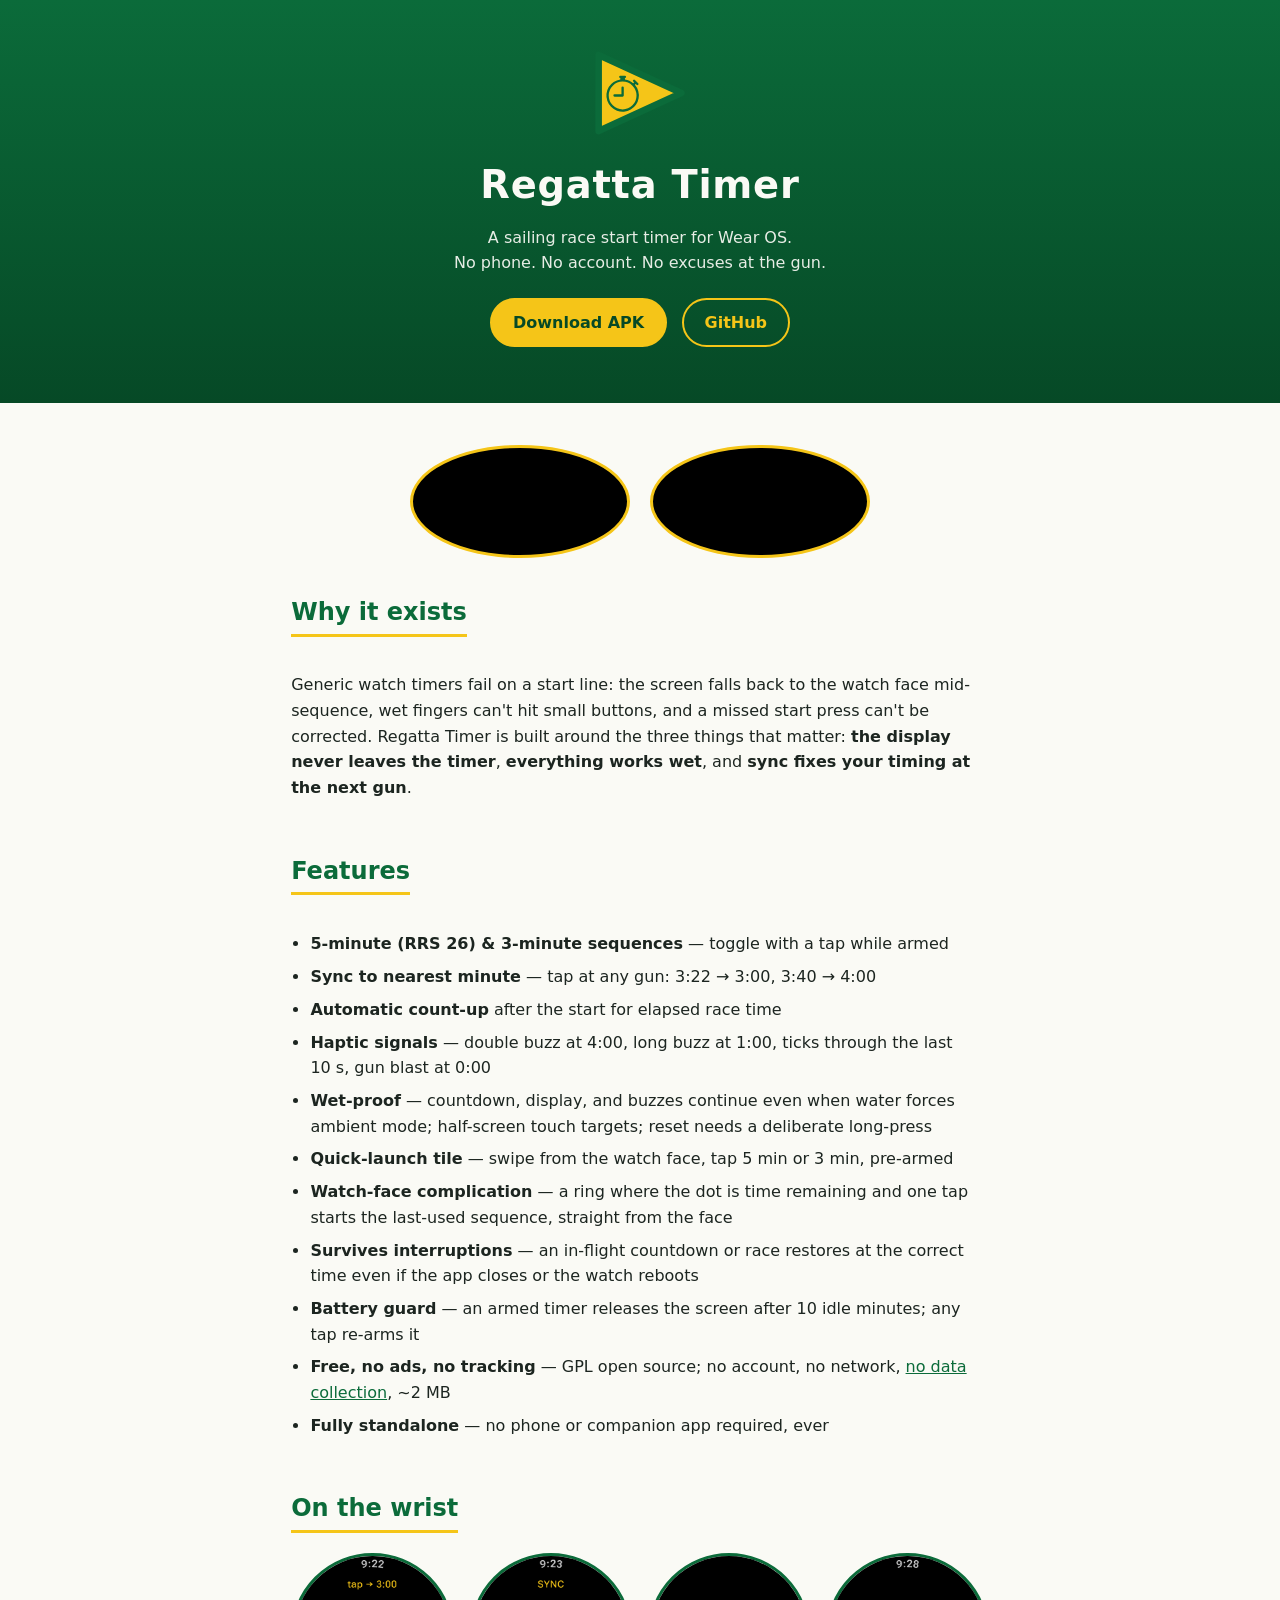
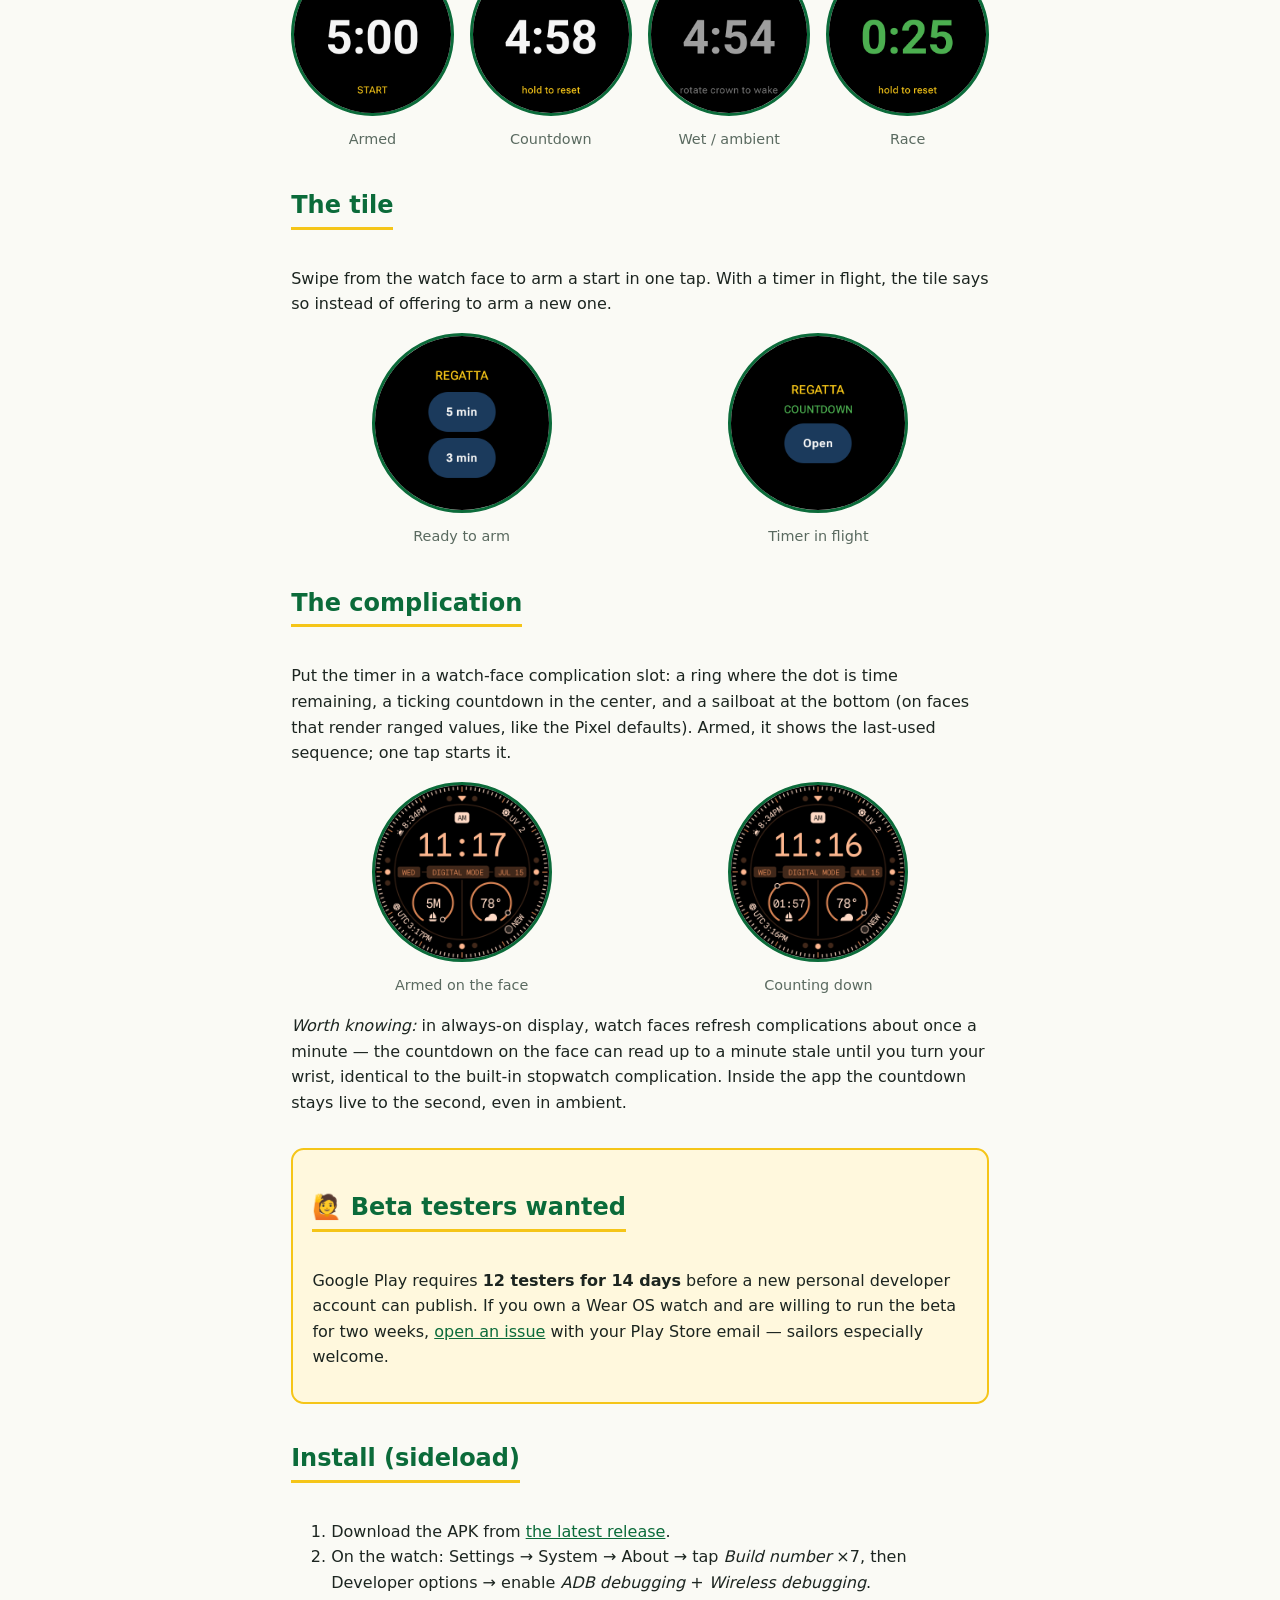
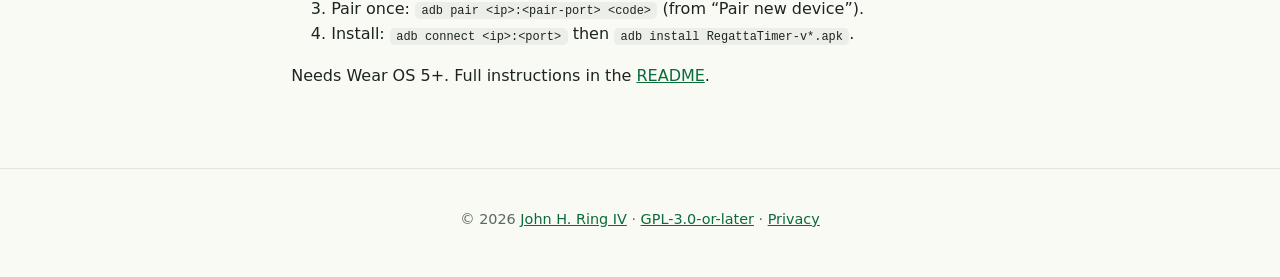
==== commit 6bb91e6a: "Call out free/no-ads/no-tracking; complication in Play listing copy Co-Authored-By: Claude Fable 5 <" ====
--- a/docs/index.html
+++ b/docs/index.html
@@ -52,7 +52,8 @@
         <li><strong>Watch-face complication</strong> — a ring where the dot is time remaining and one tap starts the last-used sequence, straight from the face</li>
         <li><strong>Survives interruptions</strong> — an in-flight countdown or race restores at the correct time even if the app closes or the watch reboots</li>
         <li><strong>Battery guard</strong> — an armed timer releases the screen after 10 idle minutes; any tap re-arms it</li>
-        <li><strong>Fully standalone</strong> — no companion app, no network, ~2&nbsp;MB</li>
+        <li><strong>Free, no ads, no tracking</strong> — GPL open source; no account, no network, <a href="privacy.html">no data collection</a>, ~2&nbsp;MB</li>
+        <li><strong>Fully standalone</strong> — no phone or companion app required, ever</li>
       </ul>
     </section>
 
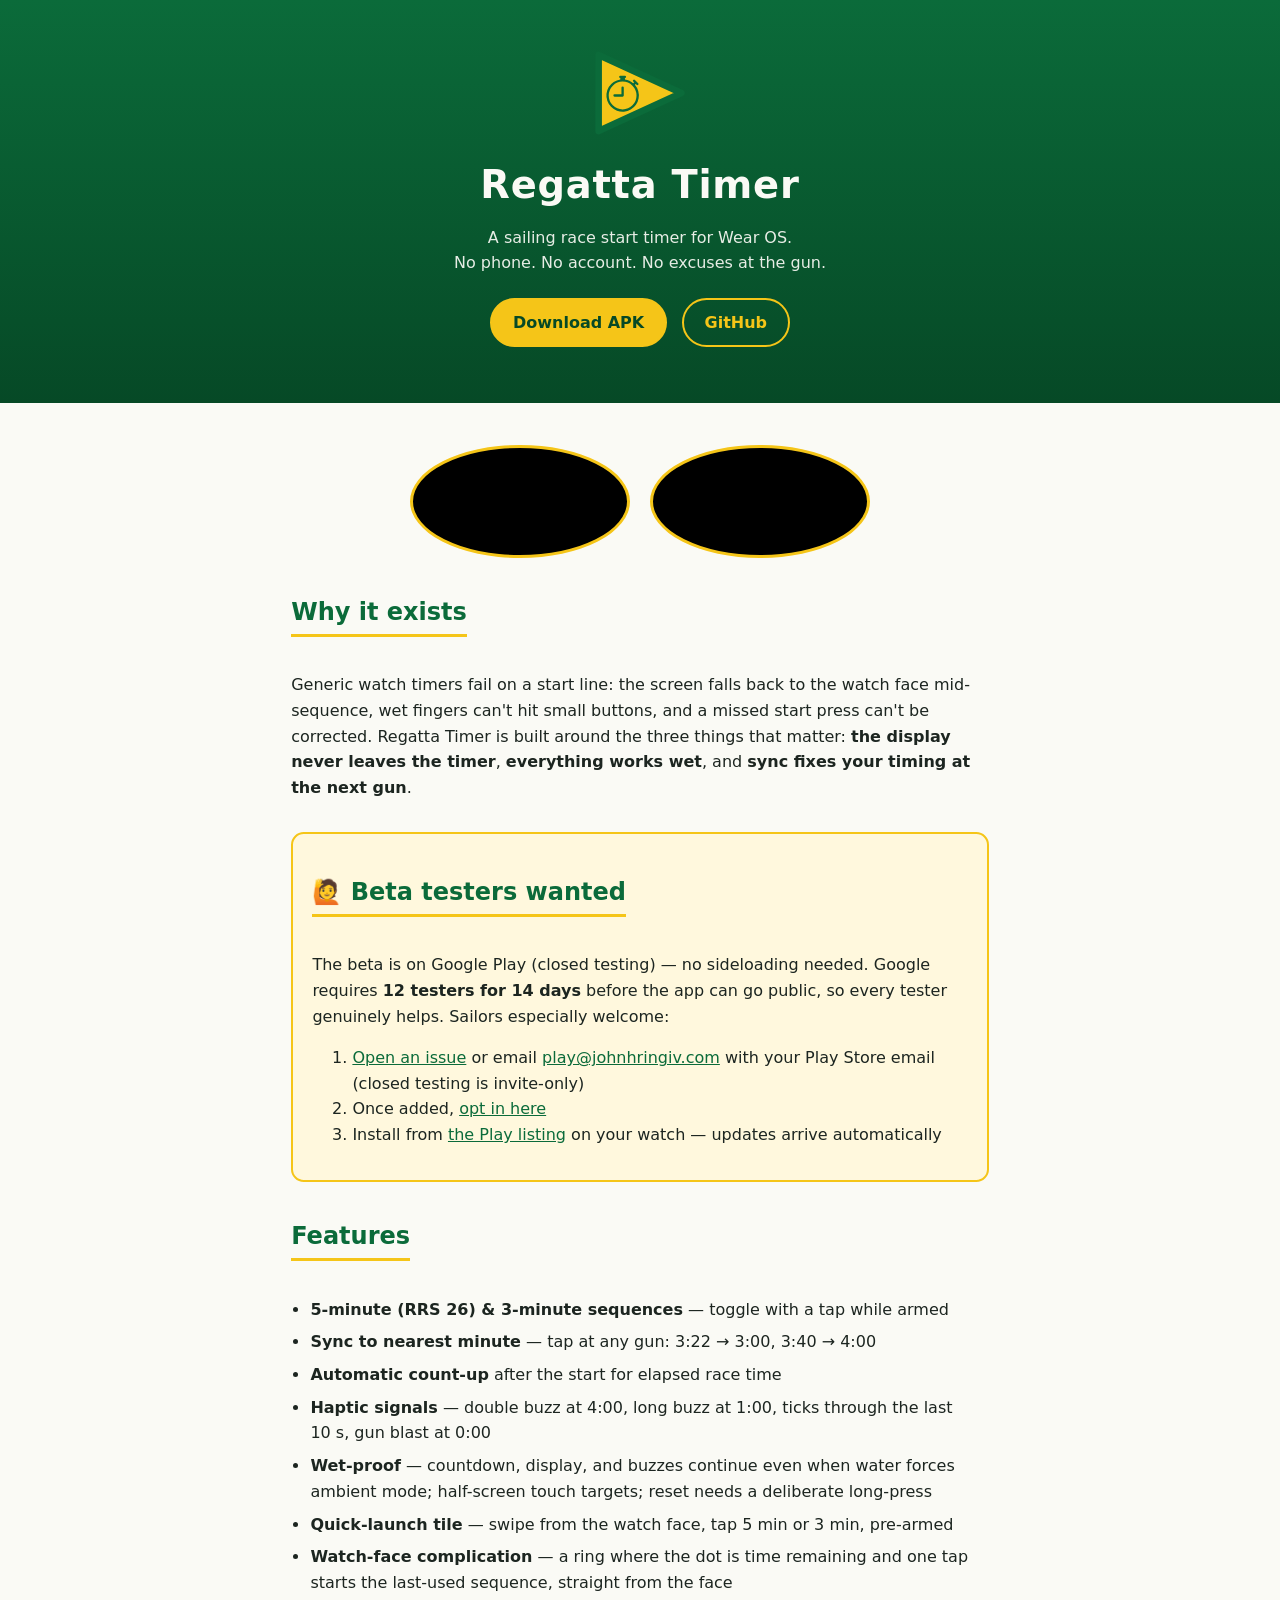
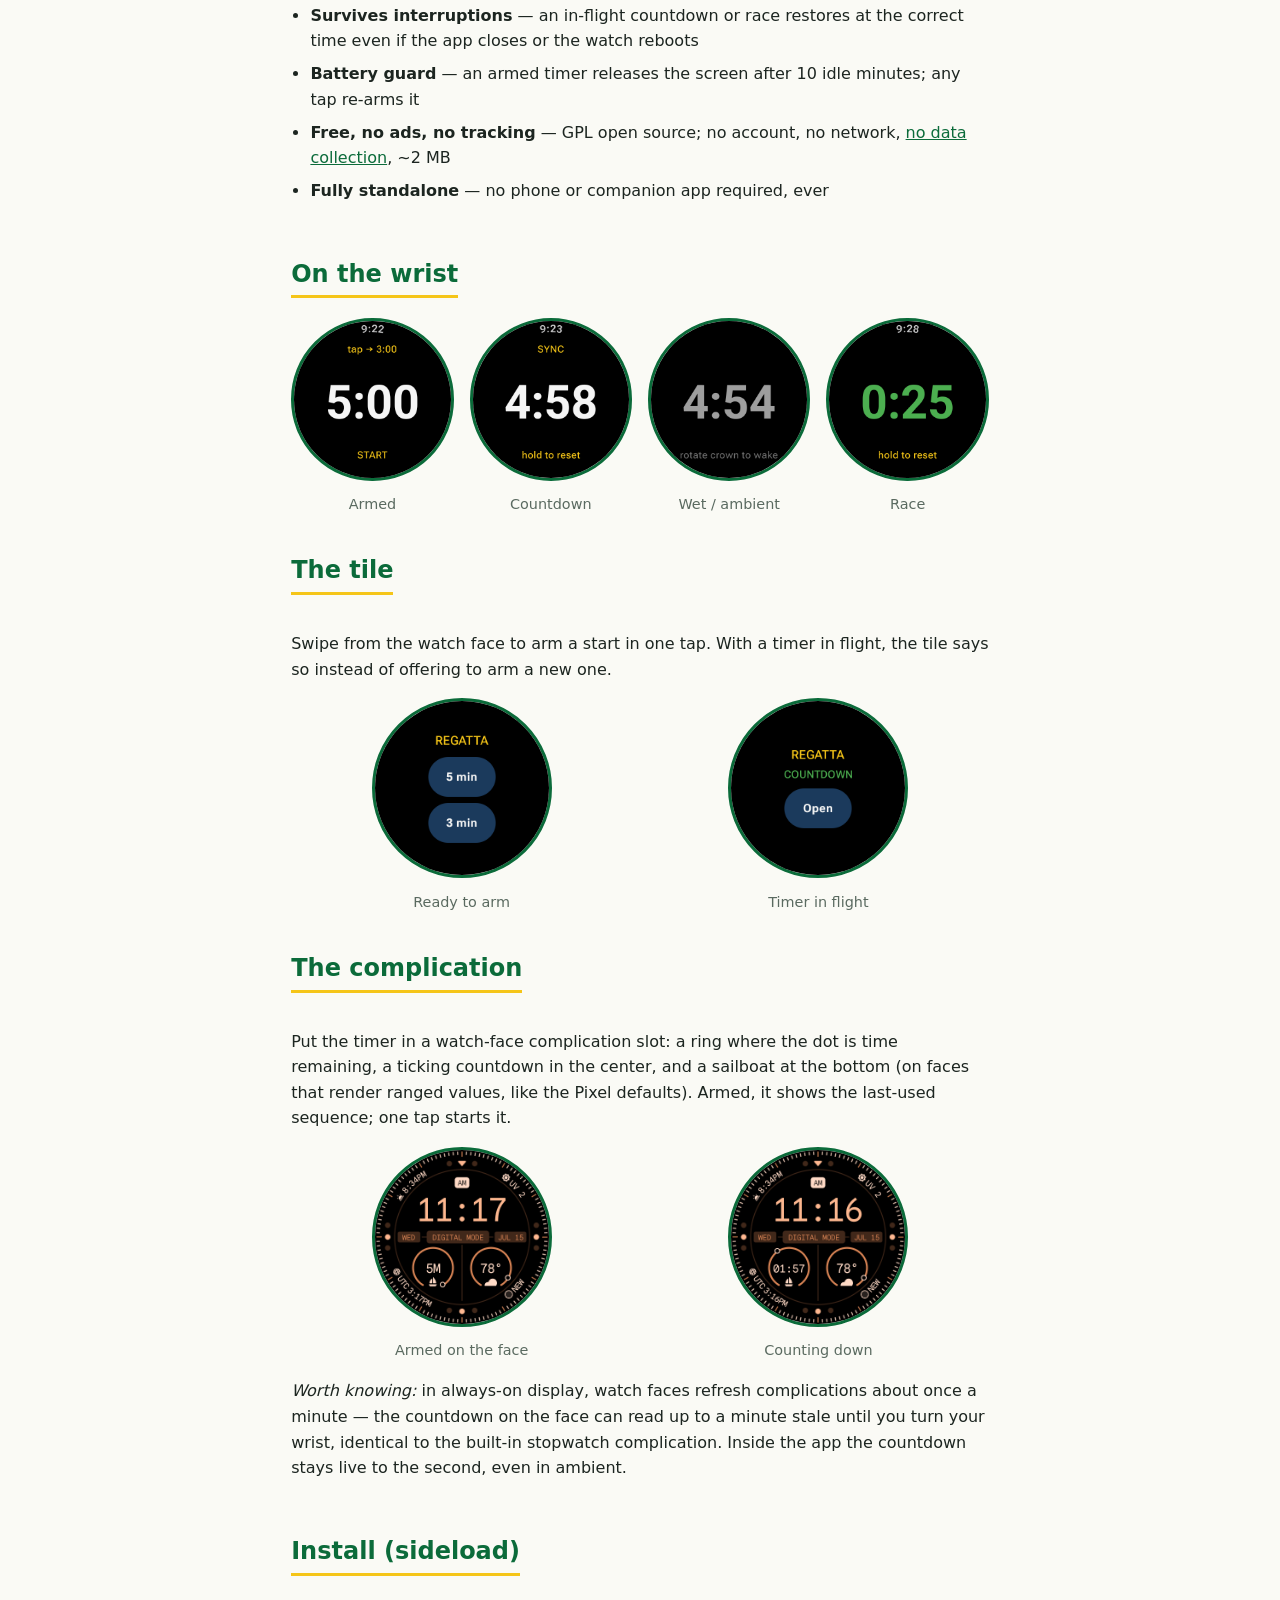
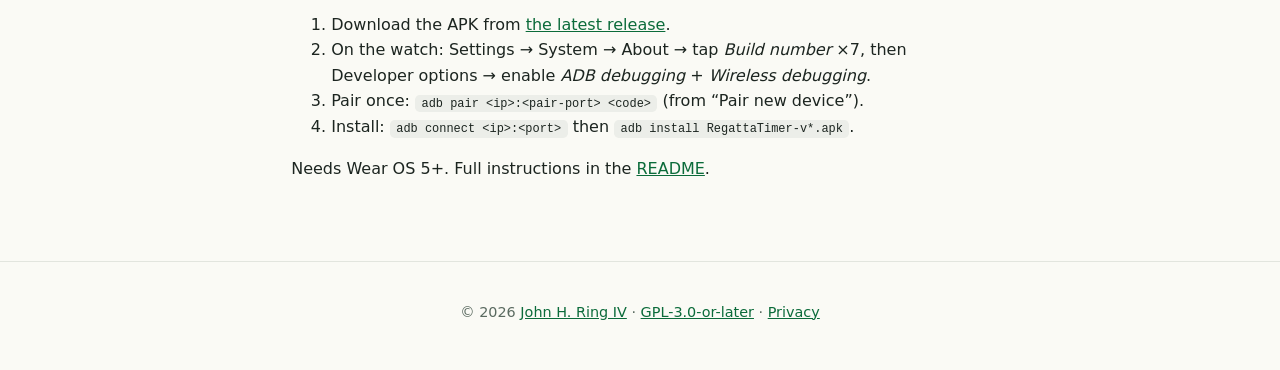
==== commit 9bc69eb8: "Beta CTA above features with Play opt-in + store links; email option Tester flow: issue or play@ ema" ====
--- a/docs/index.html
+++ b/docs/index.html
@@ -38,6 +38,16 @@
     <section>
       <h2>Why it exists</h2>
       <p>Generic watch timers fail on a start line: the screen falls back to the watch face mid-sequence, wet fingers can't hit small buttons, and a missed start press can't be corrected. Regatta Timer is built around the three things that matter: <strong>the display never leaves the timer</strong>, <strong>everything works wet</strong>, and <strong>sync fixes your timing at the next gun</strong>.</p>
+    </section>
+
+    <section id="beta">
+      <h2>🙋 Beta testers wanted</h2>
+      <p>The beta is on Google Play (closed testing) — no sideloading needed. Google requires <strong>12 testers for 14 days</strong> before the app can go public, so every tester genuinely helps. Sailors especially welcome:</p>
+      <ol>
+        <li><a href="https://github.com/johnhringiv/regatta-timer/issues/new?title=Beta+tester">Open an issue</a> or email <a href="mailto:play@johnhringiv.com">play@johnhringiv.com</a> with your Play Store email (closed testing is invite-only)</li>
+        <li>Once added, <a href="https://play.google.com/apps/testing/com.johnhringiv.regattatimer">opt in here</a></li>
+        <li>Install from <a href="https://play.google.com/store/apps/details?id=com.johnhringiv.regattatimer">the Play listing</a> on your watch — updates arrive automatically</li>
+      </ol>
     </section>
 
     <section>
@@ -86,11 +96,6 @@
       <p><em>Worth knowing:</em> in always-on display, watch faces refresh complications about once a minute — the countdown on the face can read up to a minute stale until you turn your wrist, identical to the built-in stopwatch complication. Inside the app the countdown stays live to the second, even in ambient.</p>
     </section>
 
-    <section id="beta">
-      <h2>🙋 Beta testers wanted</h2>
-      <p>Google Play requires <strong>12 testers for 14 days</strong> before a new personal developer account can publish. If you own a Wear&nbsp;OS watch and are willing to run the beta for two weeks, <a href="https://github.com/johnhringiv/regatta-timer/issues/new?title=Beta+tester">open an issue</a> with your Play Store email — sailors especially welcome.</p>
-    </section>
-
     <section>
       <h2>Install (sideload)</h2>
       <ol>
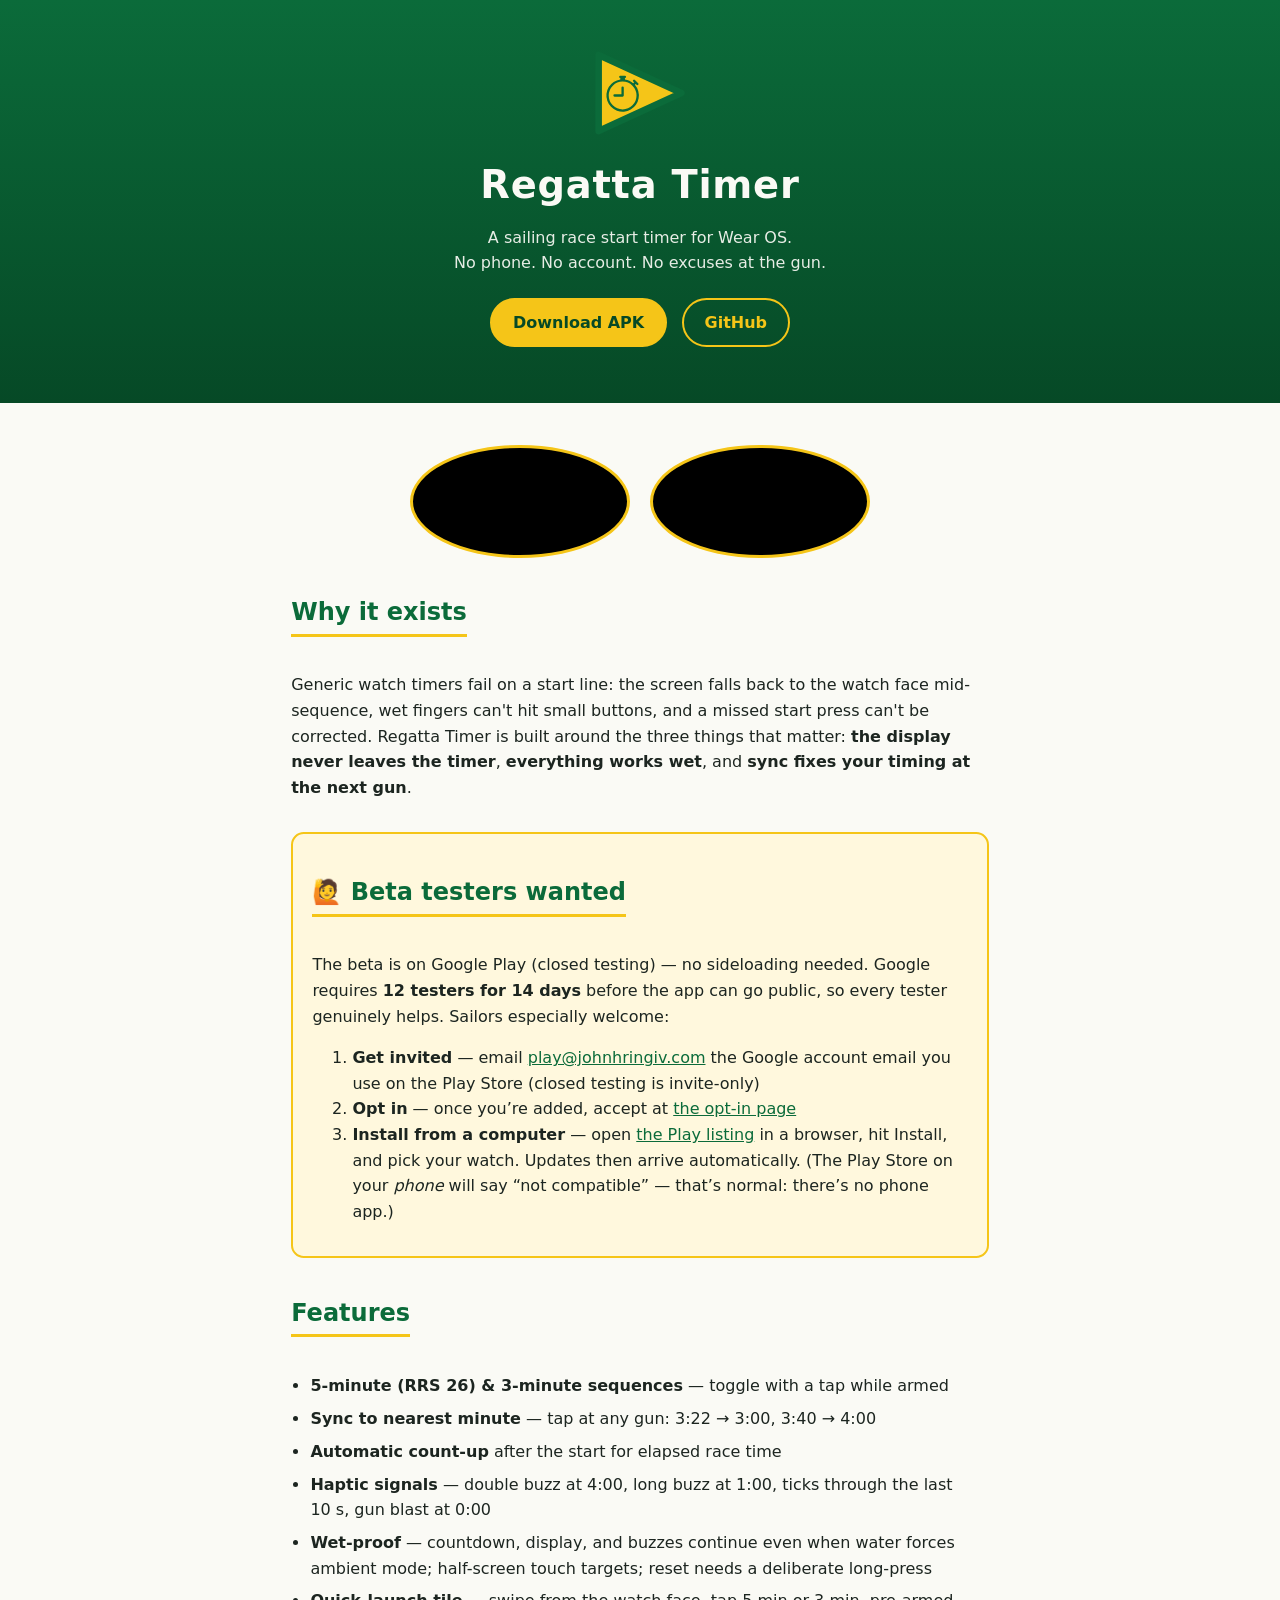
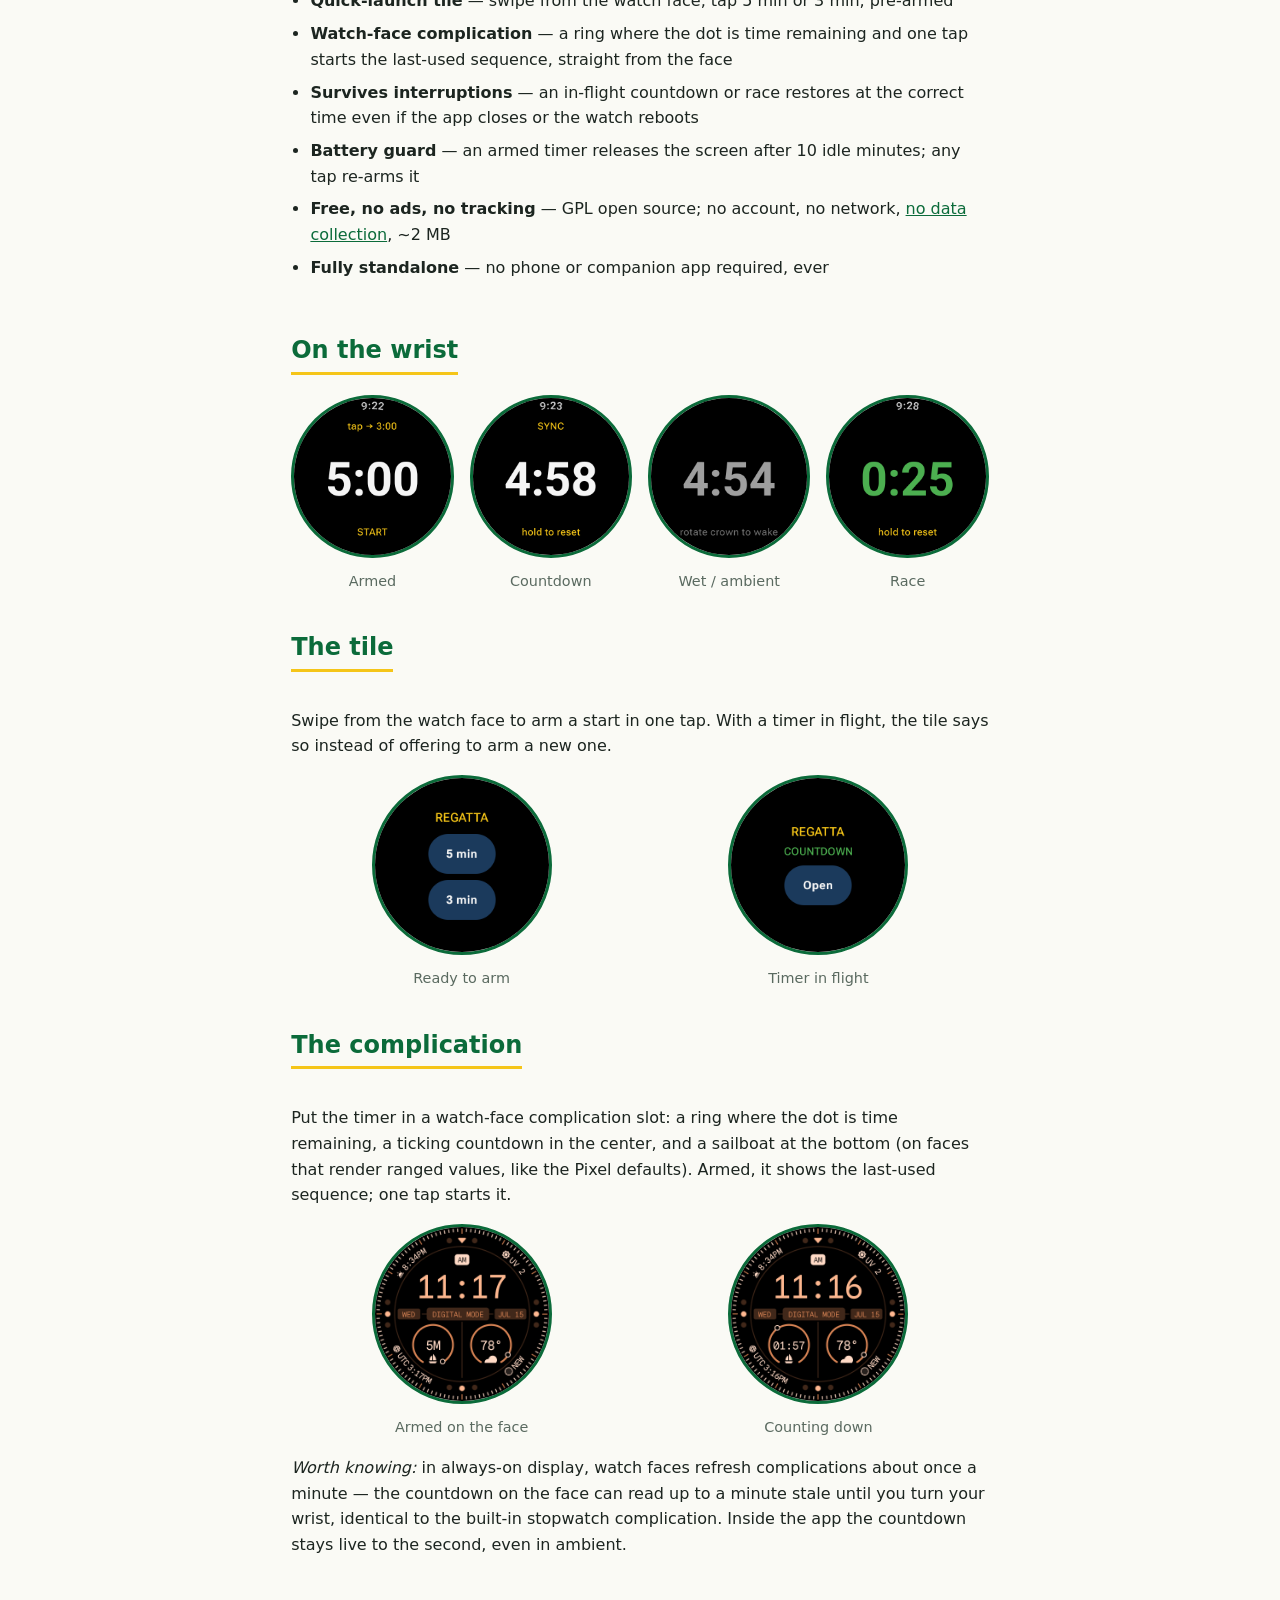
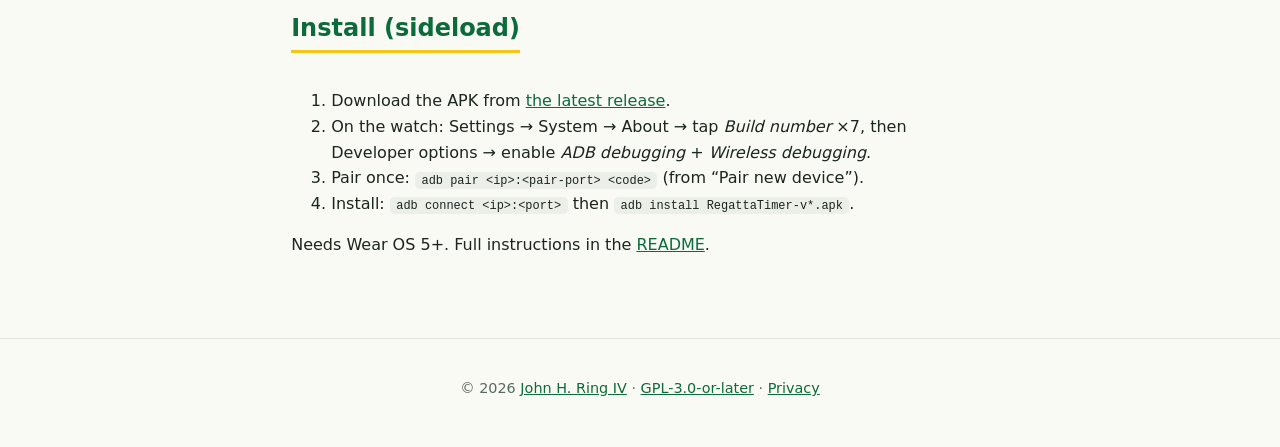
==== commit 91dbc078: "Beta install steps: invite by email, install from a computer Watch-only listings read "not compatibl" ====
--- a/docs/index.html
+++ b/docs/index.html
@@ -44,9 +44,9 @@
       <h2>🙋 Beta testers wanted</h2>
       <p>The beta is on Google Play (closed testing) — no sideloading needed. Google requires <strong>12 testers for 14 days</strong> before the app can go public, so every tester genuinely helps. Sailors especially welcome:</p>
       <ol>
-        <li><a href="https://github.com/johnhringiv/regatta-timer/issues/new?title=Beta+tester">Open an issue</a> or email <a href="mailto:play@johnhringiv.com">play@johnhringiv.com</a> with your Play Store email (closed testing is invite-only)</li>
-        <li>Once added, <a href="https://play.google.com/apps/testing/com.johnhringiv.regattatimer">opt in here</a></li>
-        <li>Install from <a href="https://play.google.com/store/apps/details?id=com.johnhringiv.regattatimer">the Play listing</a> on your watch — updates arrive automatically</li>
+        <li><strong>Get invited</strong> — email <a href="mailto:play@johnhringiv.com">play@johnhringiv.com</a> the Google account email you use on the Play Store (closed testing is invite-only)</li>
+        <li><strong>Opt in</strong> — once you’re added, accept at <a href="https://play.google.com/apps/testing/com.johnhringiv.regattatimer">the opt-in page</a></li>
+        <li><strong>Install from a computer</strong> — open <a href="https://play.google.com/store/apps/details?id=com.johnhringiv.regattatimer">the Play listing</a> in a browser, hit Install, and pick your watch. Updates then arrive automatically. (The Play Store on your <em>phone</em> will say “not compatible” — that’s normal: there’s no phone app.)</li>
       </ol>
     </section>
 
